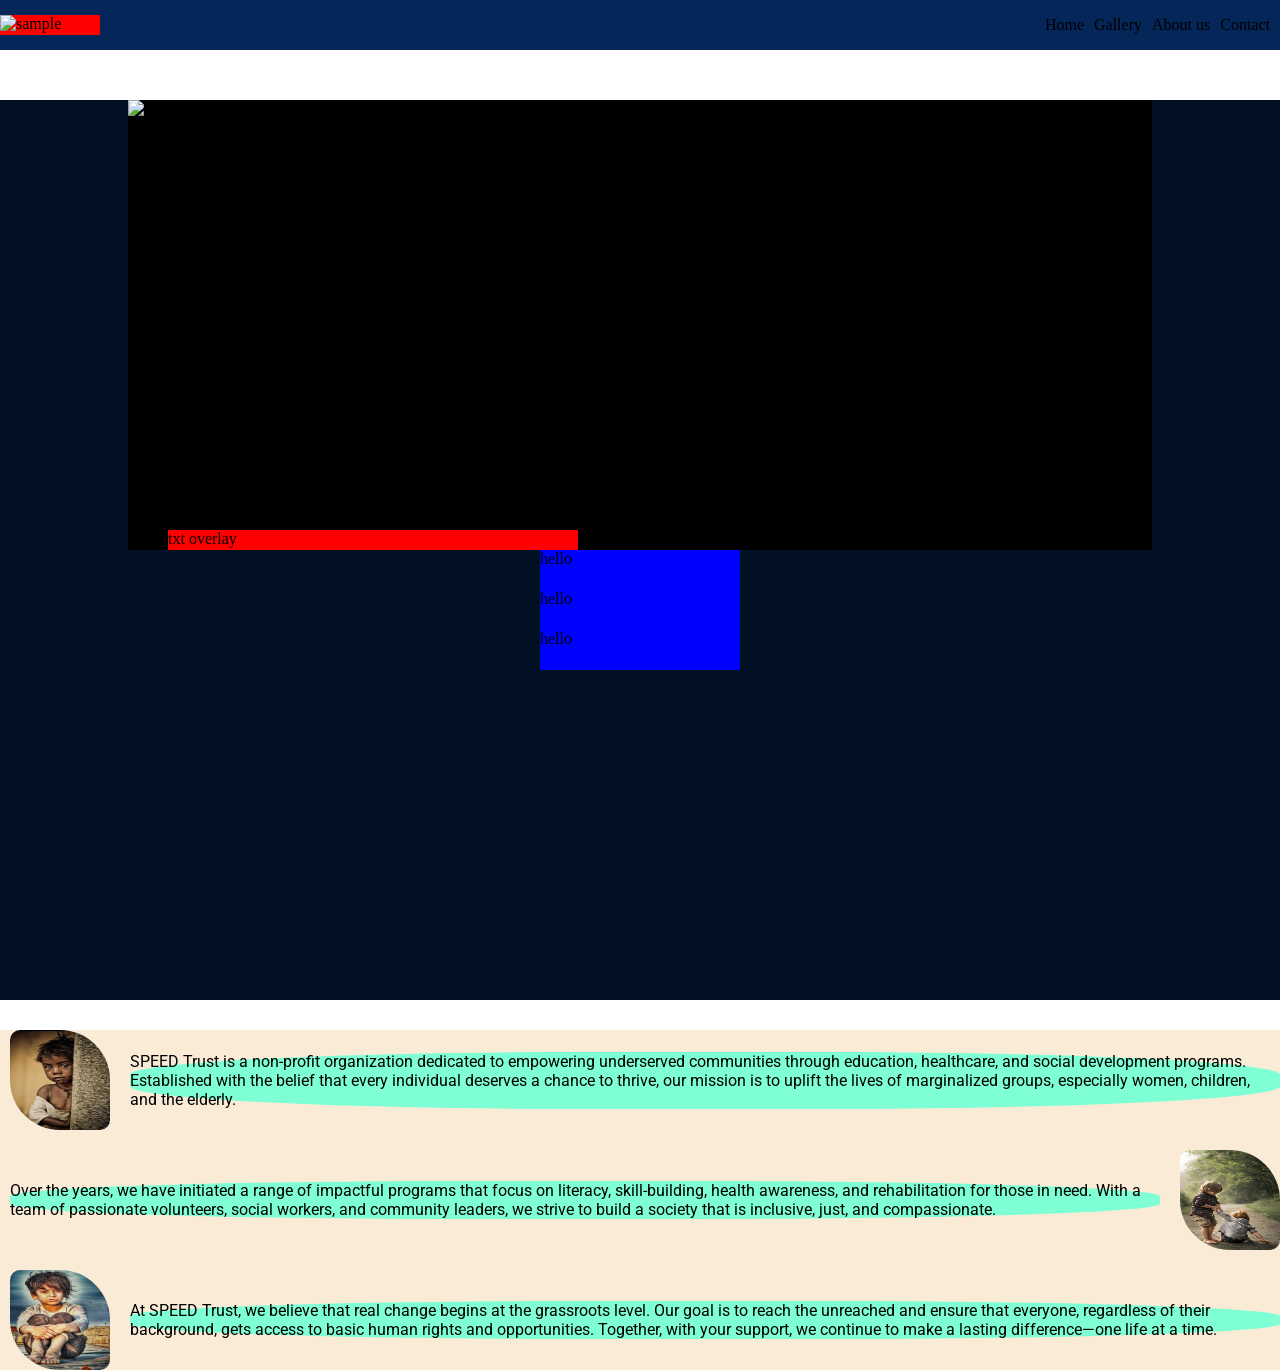
==== index.html @ 1babd569 "altered layout" ====
<!DOCTYPE html>
<html lang="en">
<head>
  <meta charset="UTF-8">
  <meta name="viewport" content="width=device-width, initial-scale=1.0">
  <title>Speed Trust</title>
  <link rel="stylesheet" href="css/index.css">
  <link rel="preconnect" href="https://fonts.googleapis.com">
<link rel="preconnect" href="https://fonts.gstatic.com" crossorigin>
<link href="https://fonts.googleapis.com/css2?family=Roboto:ital,wght@0,100..900;1,100..900&display=swap" rel="stylesheet">
</head>
<body>
  <div class="nav">
    <img src="" class="logo" alt="sample">
    <div class="nav-links">
      <a><li>Home</li></a>
      <a><li>Gallery</li></a>
      <a><li>About us</li></a>
      <a><li>Contact</li></a>
    </div>
  </div>
  <section class="main-section">
    <div class="img">
      <img src="" alt="sample-1">
      <p class="txt-overlay">txt overlay</p>
    </div>
    <div class="cards1">
      <p class="title-1">hello</p>
      <p class="title-1">hello</p>
      <p class="title-1">hello</p>
    </div>
  </section>

<!-- about section -->
<section class="about">
  
    <div class="about-sec">
      <img src="assets/images/card 1.jpg" alt="" class="about-image">
      <p class="about-section-text"> SPEED Trust is a non-profit organization dedicated to empowering underserved communities through education, healthcare, and social development programs. Established with the belief that every individual deserves a chance to thrive, our mission is to uplift the lives of marginalized groups, especially women, children, and the elderly.</p>
    </div>

    <div class="about-sec">
       
      <p class="about-section-text"> Over the years, we have initiated a range of impactful programs that focus on literacy, skill-building, health awareness, and rehabilitation for those in need. With a team of passionate volunteers, social workers, and community leaders, we strive to build a society that is inclusive, just, and compassionate.</p>
      <img src="assets/images/card 2.jpg" alt="" class="about-image">

    </div>

    <div class="about-sec">
      
       <img src="assets/images/card 3.jpg" alt="" class="about-image">
      <p class="about-section-text"> At SPEED Trust, we believe that real change begins at the grassroots level. Our goal is to reach the unreached and ensure that everyone, regardless of their background, gets access to basic human rights and opportunities. Together, with your support, we continue to make a lasting difference—one life at a time.</p>
    </div>
  
</section>

</body>
</html>
---- css/index.css ----
:root {
  --heading-color: #021024;
  --text-color: #052659;
  
}

* {
  margin: 0;
  padding: 0;
}

.nav {
  height: 50px;
  width: 100vw;
  background-color: var(--text-color);
  display: flex;
  flex-direction: row;
  justify-content: space-between;
  align-items: center;
  margin-bottom: 50px;
}
.nav-links {
  display: flex;
  column-gap: 10px;
  margin-right: 10px;
}
.nav-links a li {
  list-style: none;
}

.logo {
  height: 20px;
  width: 100px;
  background-color: red;
}
.main-section {
  display: flex;
  flex-direction: column;
  height: 100vh;
  width: 100vw;
  background-color: var(--heading-color);
  align-items: center;

}
/* image */
.img {
  background-color: black;
  height: 50vh;
  width: 80vw;
  position: relative;
}
.txt-overlay {
  background-color: red;
  height: 20px;
  width: 40%;
  position: absolute;
  bottom: 0;
  left: 40px;
}
.title-1 {
  height: 40px;
  width: 200px;
  background-color: blue;
}
/* main-section card */
.cards1 {
  background-color: aliceblue;
}

/* about section style */

.about {
  display: grid;
  row-gap: 20px;
  background-color: antiquewhite;
  margin-top: 30px;
}

.about-section-text {
  flex: 1;
  text-align: left;
  font-family: Roboto,sans-serif;
  font-weight: thin;
  border-radius: 40%;
  background-color: aquamarine;
}
.about-image {
  height: 100px;
  width: 100px;
  border-radius: 10% 50% 10% 50%;
}
.about-sec {
  display: flex;
  column-gap: 20px;
  margin-left: 10px;
  align-items: center;
}
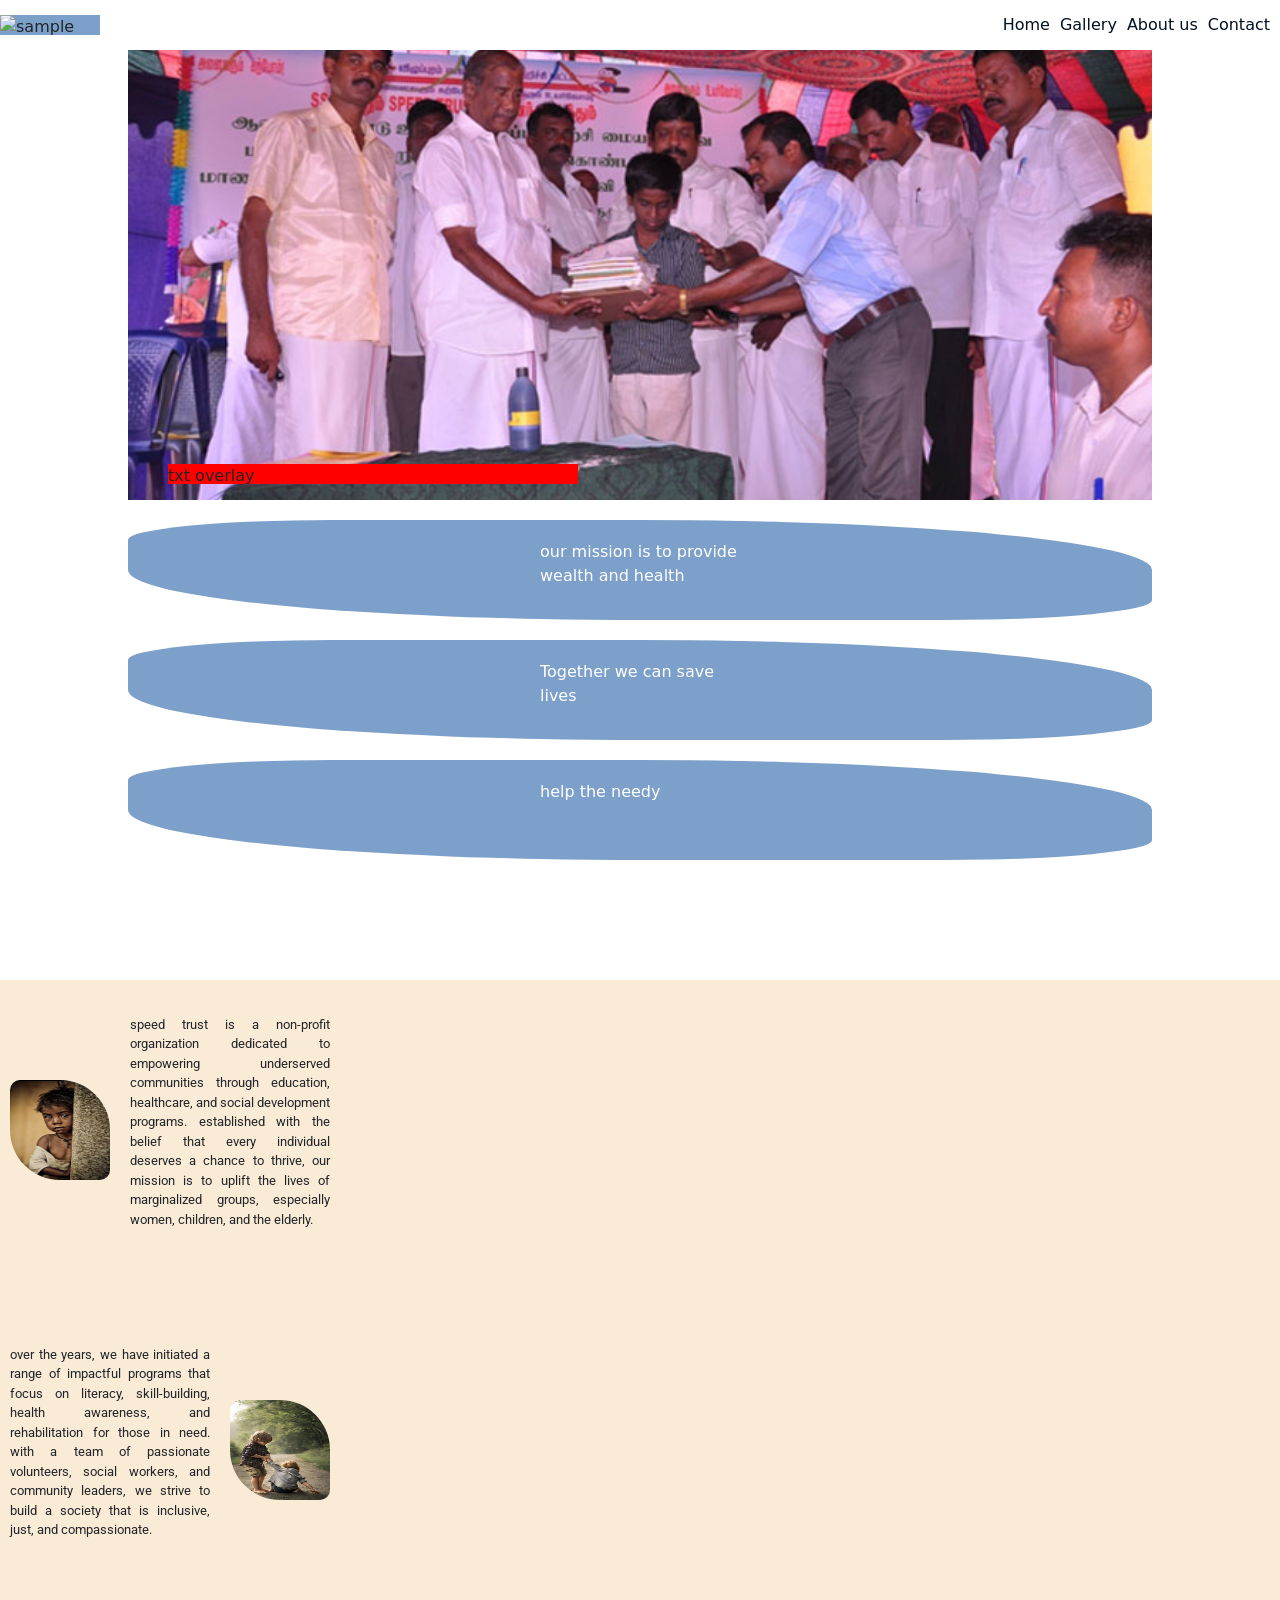
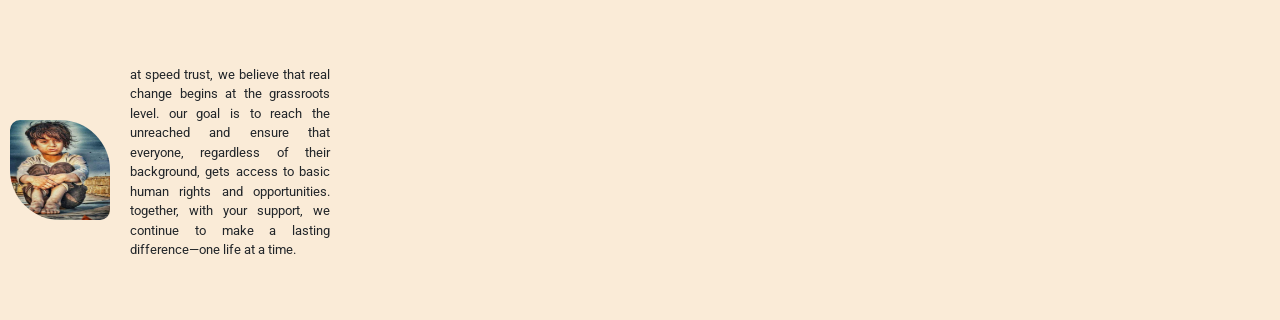
==== commit 761c8dc9: "styles" ====
--- a/index.html
+++ b/index.html
@@ -8,6 +8,8 @@
   <link rel="preconnect" href="https://fonts.googleapis.com">
 <link rel="preconnect" href="https://fonts.gstatic.com" crossorigin>
 <link href="https://fonts.googleapis.com/css2?family=Roboto:ital,wght@0,100..900;1,100..900&display=swap" rel="stylesheet">
+
+<link href="https://cdn.jsdelivr.net/npm/bootstrap@5.0.2/dist/css/bootstrap.min.css" rel="stylesheet" integrity="sha384-EVSTQN3/azprG1Anm3QDgpJLIm9Nao0Yz1ztcQTwFspd3yD65VohhpuuCOmLASjC" crossorigin="anonymous">
 </head>
 <body>
   <div class="nav">
@@ -21,13 +23,20 @@
   </div>
   <section class="main-section">
     <div class="img">
-      <img src="" alt="sample-1">
+      <img class="img" src="assets/images/img1.jpg" alt="sample-1">
       <p class="txt-overlay">txt overlay</p>
     </div>
     <div class="cards1">
-      <p class="title-1">hello</p>
-      <p class="title-1">hello</p>
-      <p class="title-1">hello</p>
+      <div class="c1">
+<p class="title-1">our mission is to provide wealth and health</p>
+      </div>
+      <div class="c1">
+ <p class="title-1">Together we can save lives</p>
+      </div>
+     <div class="c1">
+<p class="title-1">help the needy</p>
+     </div>
+      
     </div>
   </section>
 
@@ -36,20 +45,27 @@
   
     <div class="about-sec">
       <img src="assets/images/card 1.jpg" alt="" class="about-image">
+      <div class="column">
       <p class="about-section-text"> SPEED Trust is a non-profit organization dedicated to empowering underserved communities through education, healthcare, and social development programs. Established with the belief that every individual deserves a chance to thrive, our mission is to uplift the lives of marginalized groups, especially women, children, and the elderly.</p>
+      </div>
     </div>
 
     <div class="about-sec">
        
+       <div class="column">
       <p class="about-section-text"> Over the years, we have initiated a range of impactful programs that focus on literacy, skill-building, health awareness, and rehabilitation for those in need. With a team of passionate volunteers, social workers, and community leaders, we strive to build a society that is inclusive, just, and compassionate.</p>
+     </div>
       <img src="assets/images/card 2.jpg" alt="" class="about-image">
-
+      
     </div>
 
     <div class="about-sec">
       
        <img src="assets/images/card 3.jpg" alt="" class="about-image">
-      <p class="about-section-text"> At SPEED Trust, we believe that real change begins at the grassroots level. Our goal is to reach the unreached and ensure that everyone, regardless of their background, gets access to basic human rights and opportunities. Together, with your support, we continue to make a lasting difference—one life at a time.</p>
+       <div class="column">
+        <p class="about-section-text"> At SPEED Trust, we believe that real change begins at the grassroots level. Our goal is to reach the unreached and ensure that everyone, regardless of their background, gets access to basic human rights and opportunities. Together, with your support, we continue to make a lasting difference—one life at a time.</p>
+       </div>
+      
     </div>
   
 </section>
--- a/css/index.css
+++ b/css/index.css
@@ -8,11 +8,15 @@
   margin: 0;
   padding: 0;
 }
+body {
+  font-family: Roboto,sans-serif;
+  background-color: #c1e8ff;
+}
 
 .nav {
   height: 50px;
   width: 100vw;
-  background-color: var(--text-color);
+  
   display: flex;
   flex-direction: row;
   justify-content: space-between;
@@ -26,28 +30,34 @@
 }
 .nav-links a li {
   list-style: none;
+  color: var(--heading-color);
 }
 
 .logo {
   height: 20px;
   width: 100px;
-  background-color: red;
+  background-color: #7da0ca;
 }
 .main-section {
   display: flex;
   flex-direction: column;
+  row-gap: 10px;
   height: 100vh;
   width: 100vw;
-  background-color: var(--heading-color);
+ 
   align-items: center;
 
 }
 /* image */
 .img {
-  background-color: black;
+  
   height: 50vh;
   width: 80vw;
   position: relative;
+  object-fit: cover;
+}
+.img-main {
+  width: 80%;
 }
 .txt-overlay {
   background-color: red;
@@ -57,14 +67,28 @@
   bottom: 0;
   left: 40px;
 }
+.c1 {
+  height: 100px;
+  width: 80vw;
+  background-color: #7da0ca;
+  border-radius: 20% 50% 20% 50%;
+  margin-bottom: 20px;
+  margin-top: 10px;
+  display: flex;
+  justify-content: center;
+  align-items: center;
+}
 .title-1 {
   height: 40px;
   width: 200px;
-  background-color: blue;
+  color: white;
+  margin-bottom: 20px;
 }
 /* main-section card */
 .cards1 {
-  background-color: aliceblue;
+  background-color: #c1e8ff
+  border-radius: 20px;
+  
 }
 
 /* about section style */
@@ -77,12 +101,14 @@
 }
 
 .about-section-text {
-  flex: 1;
+  width: 200px;
+  font-size: 13px;
   text-align: left;
   font-family: Roboto,sans-serif;
-  font-weight: thin;
-  border-radius: 40%;
-  background-color: aquamarine;
+  text-transform: lowercase;
+  text-align: justify;
+  
+
 }
 .about-image {
   height: 100px;
@@ -94,4 +120,14 @@
   column-gap: 20px;
   margin-left: 10px;
   align-items: center;
+  height: 300px;
+}
+
+
+
+@media screen and (max-width:600px) {
+  .about-section-text {
+    font-size: 14px;
+    width: 250px;
+  }
 }
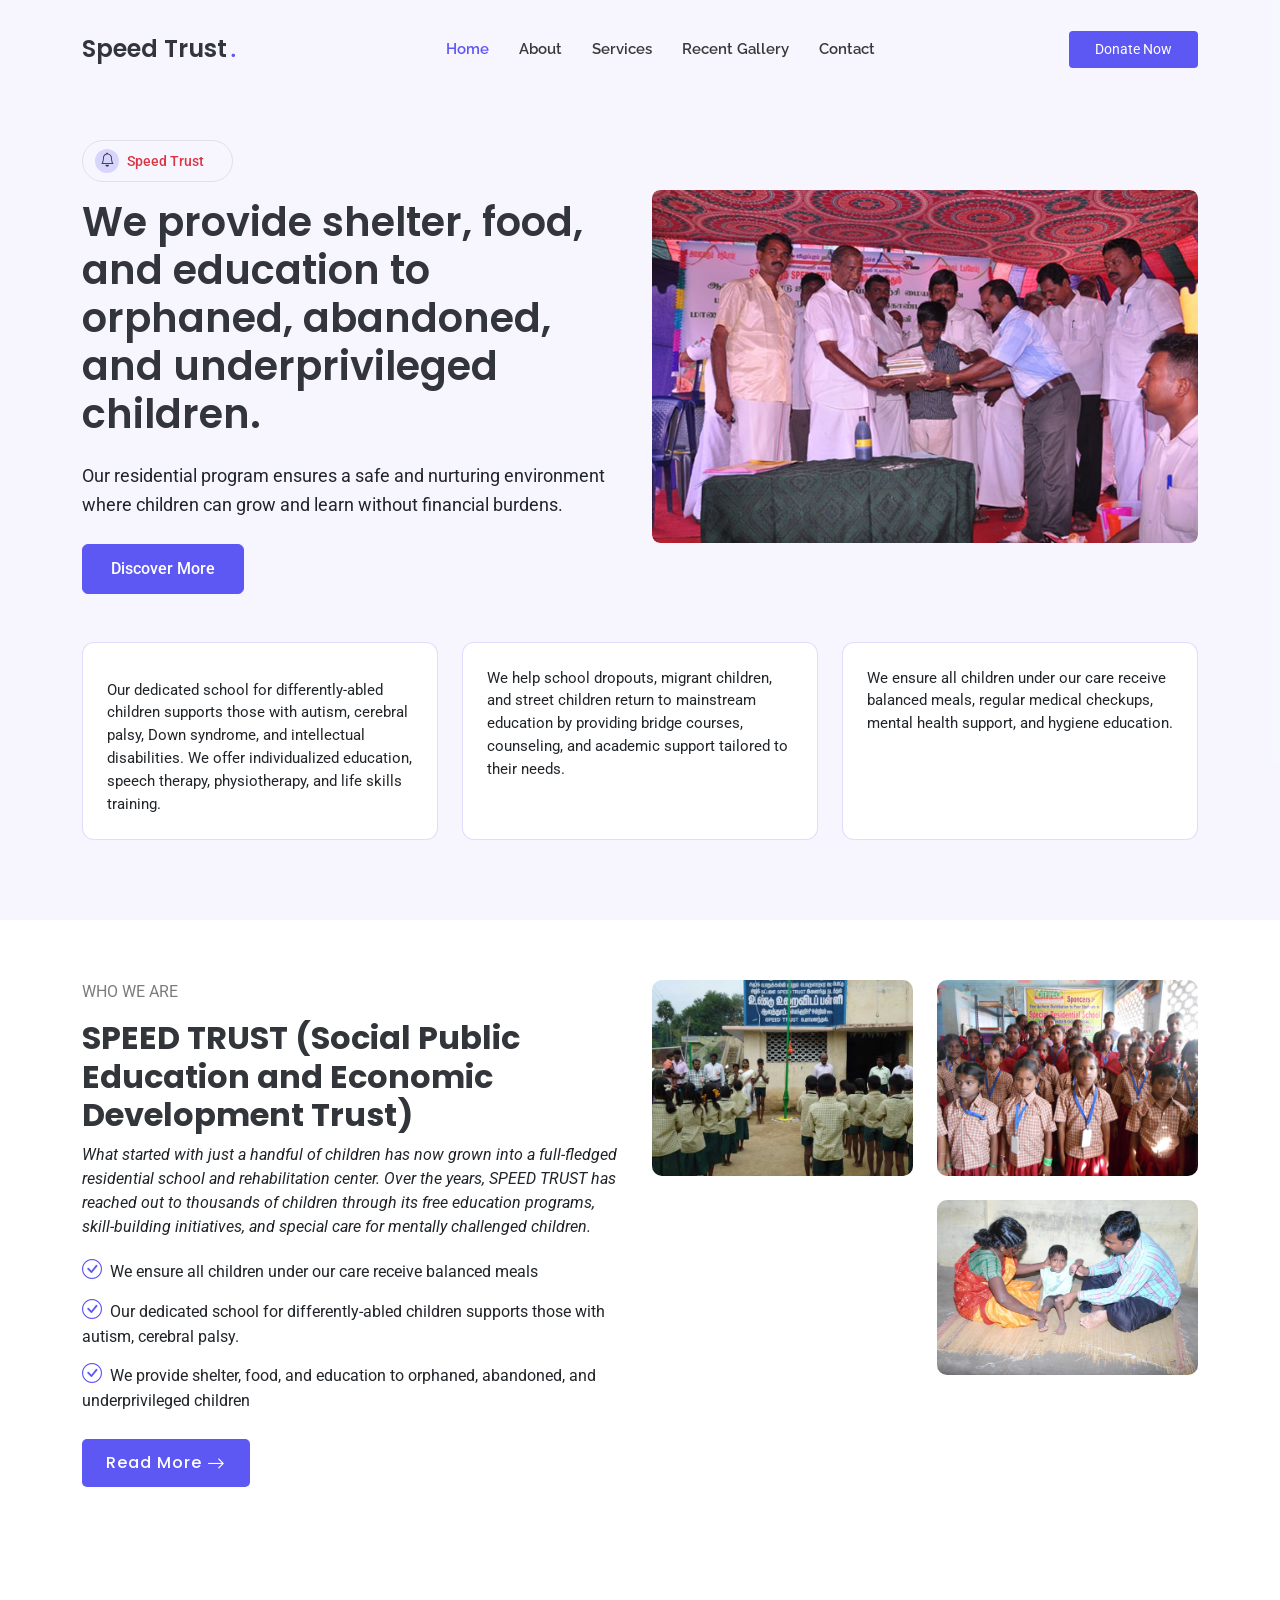
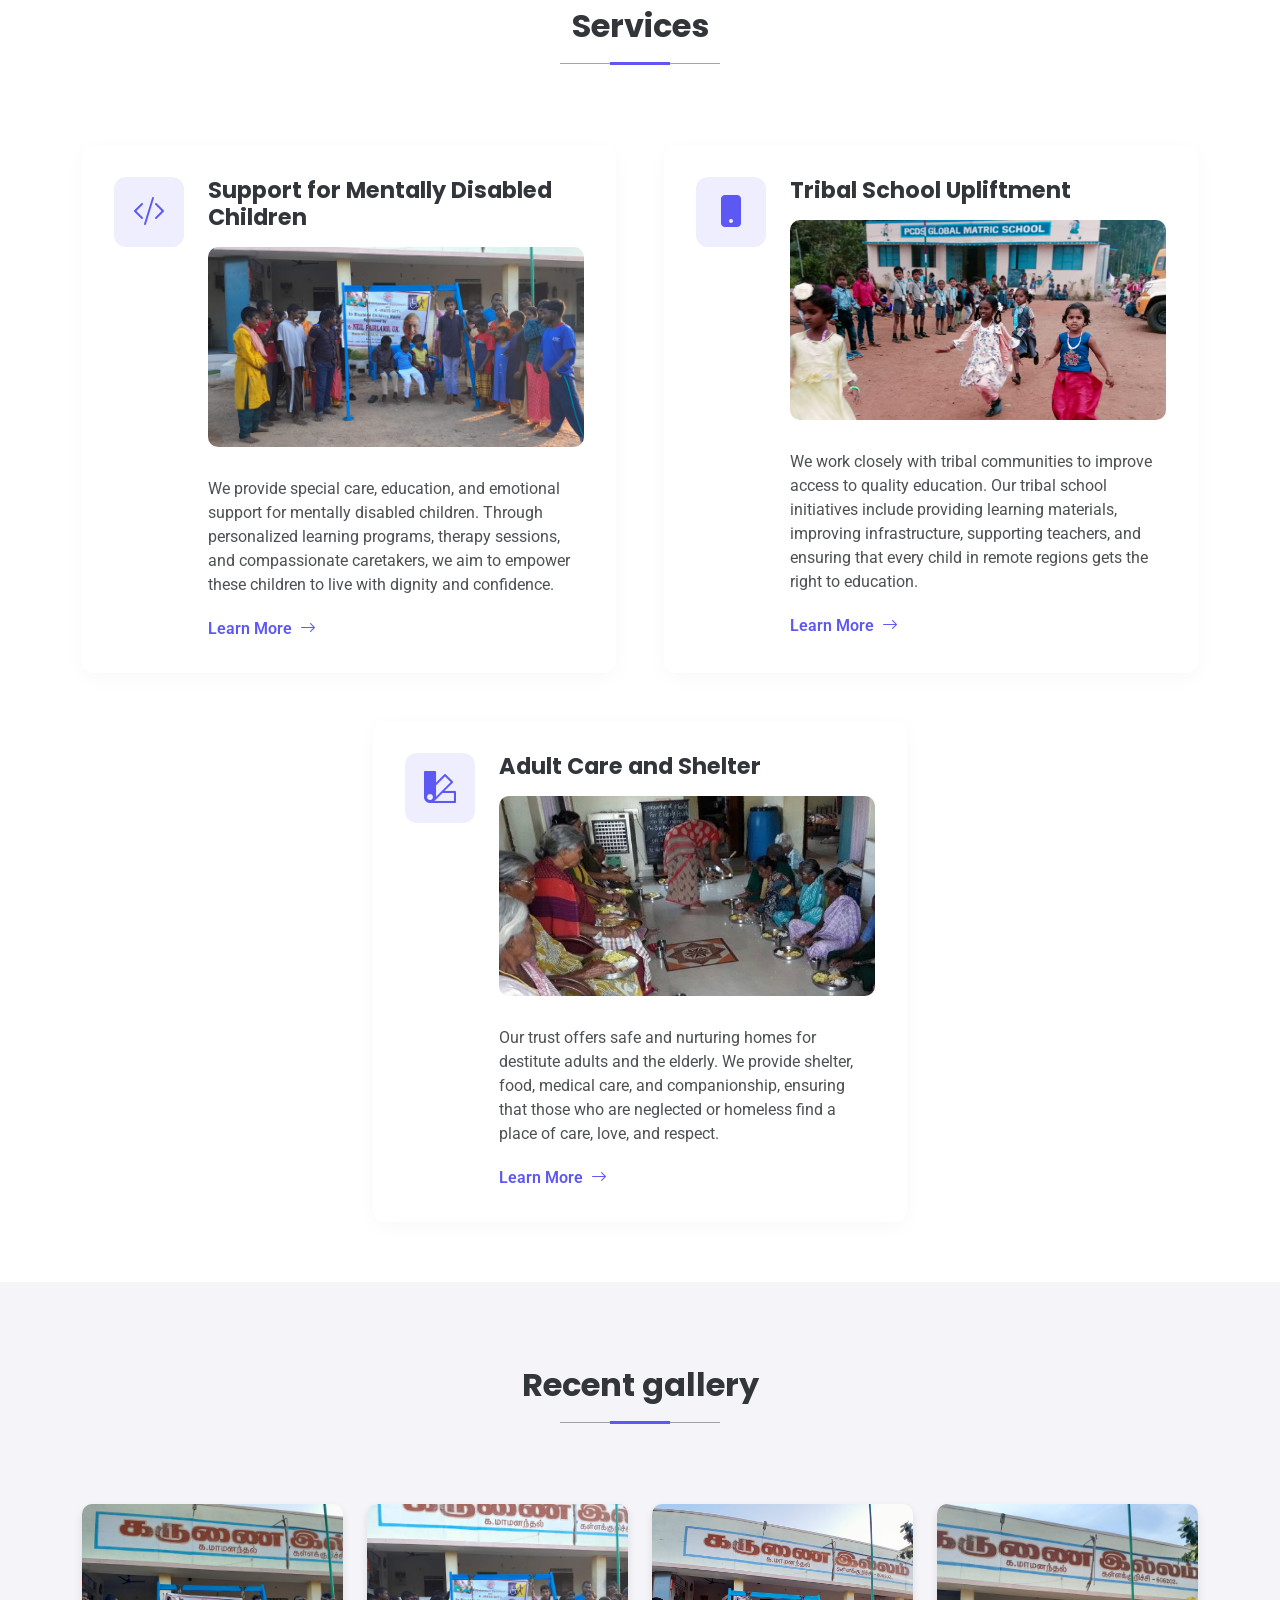
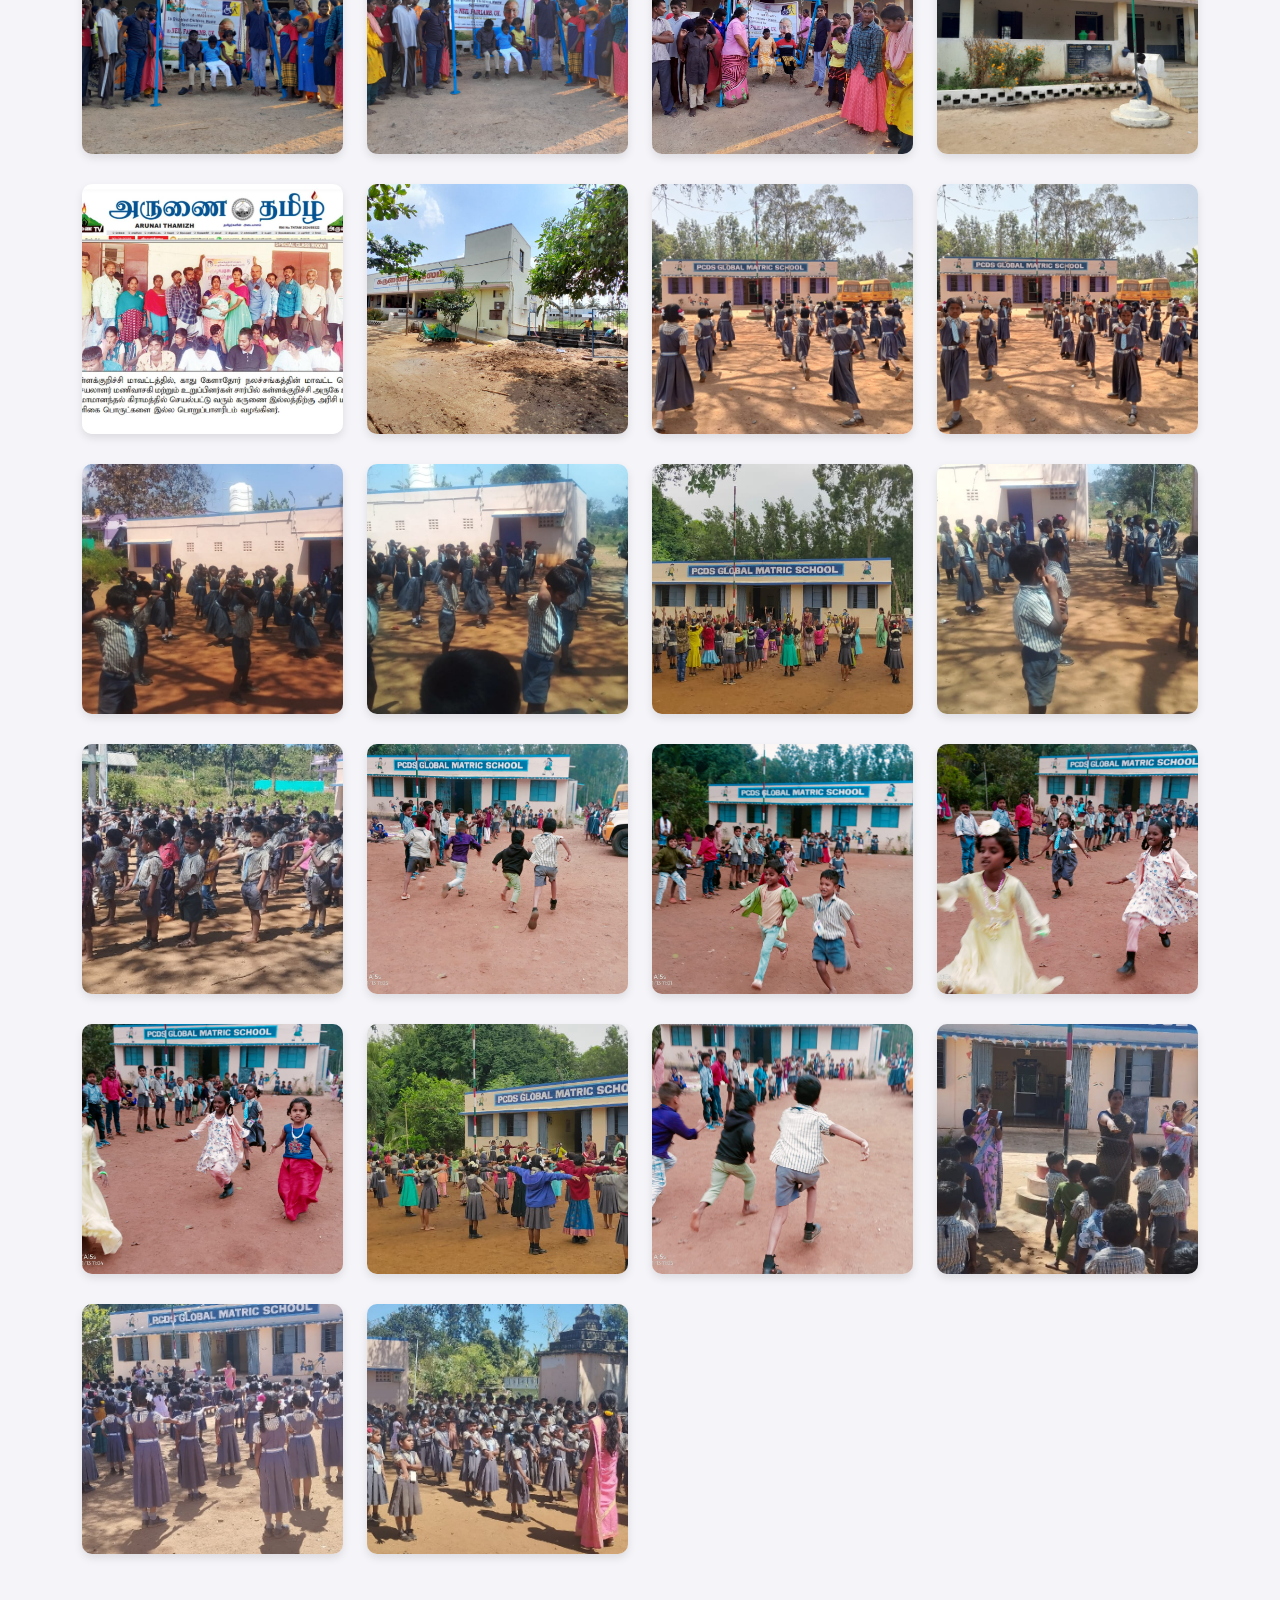
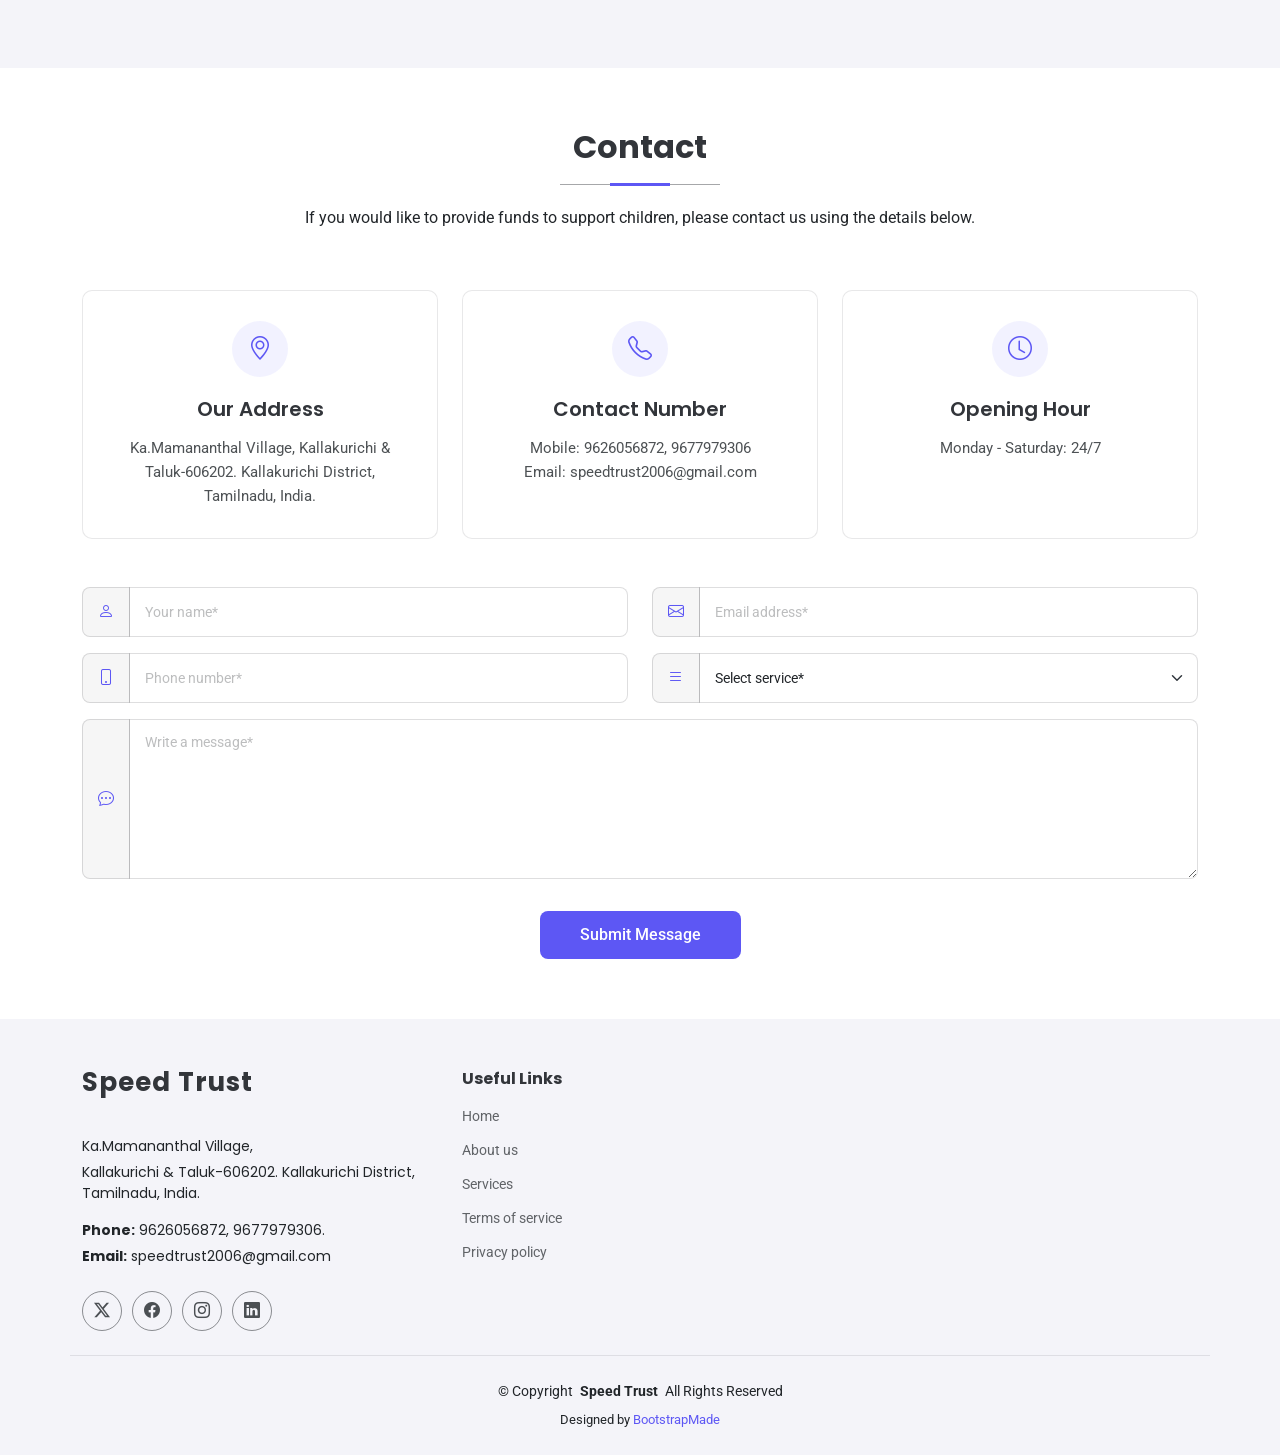
==== commit d333a13c: "first commit" ====
--- a/index.html
+++ b/index.html
@@ -1,74 +1,594 @@
 <!DOCTYPE html>
 <html lang="en">
+
 <head>
-  <meta charset="UTF-8">
-  <meta name="viewport" content="width=device-width, initial-scale=1.0">
+  <meta charset="utf-8">
+  <meta content="width=device-width, initial-scale=1.0" name="viewport">
   <title>Speed Trust</title>
-  <link rel="stylesheet" href="css/index.css">
-  <link rel="preconnect" href="https://fonts.googleapis.com">
-<link rel="preconnect" href="https://fonts.gstatic.com" crossorigin>
-<link href="https://fonts.googleapis.com/css2?family=Roboto:ital,wght@0,100..900;1,100..900&display=swap" rel="stylesheet">
-
-<link href="https://cdn.jsdelivr.net/npm/bootstrap@5.0.2/dist/css/bootstrap.min.css" rel="stylesheet" integrity="sha384-EVSTQN3/azprG1Anm3QDgpJLIm9Nao0Yz1ztcQTwFspd3yD65VohhpuuCOmLASjC" crossorigin="anonymous">
+  <meta name="description" content="">
+  <meta name="keywords" content="">
+
+  <!-- Favicons -->
+  <link href="assets/img/favicon.png" rel="icon">
+  <link href="assets/img/apple-touch-icon.png" rel="apple-touch-icon">
+
+  <!-- Fonts -->
+  <link href="https://fonts.googleapis.com" rel="preconnect">
+  <link href="https://fonts.gstatic.com" rel="preconnect" crossorigin>
+  <link href="https://fonts.googleapis.com/css2?family=Roboto:ital,wght@0,100;0,300;0,400;0,500;0,700;0,900;1,100;1,300;1,400;1,500;1,700;1,900&family=Poppins:ital,wght@0,100;0,200;0,300;0,400;0,500;0,600;0,700;0,800;0,900;1,100;1,200;1,300;1,400;1,500;1,600;1,700;1,800;1,900&family=Raleway:ital,wght@0,100;0,200;0,300;0,400;0,500;0,600;0,700;0,800;0,900;1,100;1,200;1,300;1,400;1,500;1,600;1,700;1,800;1,900&display=swap" rel="stylesheet">
+
+  <!-- Vendor CSS Files -->
+  <link href="assets/vendor/bootstrap/css/bootstrap.min.css" rel="stylesheet">
+  <link href="assets/vendor/bootstrap-icons/bootstrap-icons.css" rel="stylesheet">
+  <link href="assets/vendor/aos/aos.css" rel="stylesheet">
+  <link href="assets/vendor/glightbox/css/glightbox.min.css" rel="stylesheet">
+  <link href="assets/vendor/swiper/swiper-bundle.min.css" rel="stylesheet">
+
+  <!-- Main CSS File -->
+  <link href="assets/css/main.css" rel="stylesheet">
+
+  <!-- =======================================================
+  * Template Name: Invent
+  * Template URL: https://bootstrapmade.com/invent-bootstrap-business-template/
+  * Updated: May 12 2025 with Bootstrap v5.3.6
+  * Author: BootstrapMade.com
+  * License: https://bootstrapmade.com/license/
+  ======================================================== -->
 </head>
-<body>
-  <div class="nav">
-    <img src="" class="logo" alt="sample">
-    <div class="nav-links">
-      <a><li>Home</li></a>
-      <a><li>Gallery</li></a>
-      <a><li>About us</li></a>
-      <a><li>Contact</li></a>
+
+<body class="index-page">
+
+  <header id="header" class="header d-flex align-items-center fixed-top">
+    <div class="container position-relative d-flex align-items-center justify-content-between">
+
+      <a href="index.html" class="logo d-flex align-items-center me-auto me-xl-0">
+        <!-- Uncomment the line below if you also wish to use an image logo -->
+        <!-- <img src="assets/img/logo.webp" alt=""> -->
+        <h1 class="sitename">Speed Trust</h1><span>.</span>
+      </a>
+
+      <nav id="navmenu" class="navmenu">
+        <ul>
+          <li><a href="#hero" class="active">Home</a></li>
+          <li><a href="#about">About</a></li>
+          <li><a href="#services">Services</a></li>
+          <li><a href="#team">Recent Gallery</a></li>
+    
+            <!-- <ul>
+              <li><a href="#">Dropdown 1</a></li>
+              <li class="dropdown"><a href="#"><span>Deep Dropdown</span> <i class="bi bi-chevron-down toggle-dropdown"></i></a>
+                <ul>
+                  <li><a href="#">Deep Dropdown 1</a></li>
+                  <li><a href="#">Deep Dropdown 2</a></li>
+                  <li><a href="#">Deep Dropdown 3</a></li>
+                  <li><a href="#">Deep Dropdown 4</a></li>
+                  <li><a href="#">Deep Dropdown 5</a></li>
+                </ul>
+              </li>
+              <li><a href="#">Dropdown 2</a></li>
+              <li><a href="#">Dropdown 3</a></li>
+              <li><a href="#">Dropdown 4</a></li>
+            </ul> -->
+          </li>
+          <li><a href="#contact">Contact</a></li>
+        </ul>
+        <i class="mobile-nav-toggle d-xl-none bi bi-list"></i>
+      </nav>
+
+      <a class="btn-getstarted" href="#about">Donate Now</a>
+
+    </div>
+  </header>
+
+  <main class="main">
+
+    <!-- Hero Section -->
+    <section id="hero" class="hero section">
+
+      <div class="container" data-aos="fade-up" data-aos-delay="100">
+
+        <div class="row align-items-center mb-5">
+          <div class="col-lg-6 mb-4 mb-lg-0">
+            <div class="badge-wrapper mb-3">
+              <div class="d-inline-flex align-items-center rounded-pill border border-accent-light">
+                <div class="icon-circle me-2">
+                  <i class="bi bi-bell"></i>
+                </div>
+                <span class="badge-text me-3 text-danger">Speed Trust</span>
+              </div>
+            </div>
+
+            <h1 class="hero-title mb-4">We provide shelter, food, and education to orphaned, abandoned, and underprivileged children.</h1>
+
+            <p class="hero-description mb-4">Our residential program ensures a safe and nurturing environment where children can grow and learn without financial burdens.</p>
+
+            <div class="cta-wrapper">
+              <a href="#" class="btn btn-primary">Discover More</a>
+            </div>
+          </div>
+
+          <div class="col-lg-6">
+            <div class="hero-image">
+              <img src="assets/img/img1.jpg" alt="Business Growth" class="img-fluid" loading="lazy">
+            </div>
+          </div>
+        </div>
+
+        <div class="row feature-boxes">
+          <div class="col-lg-4 mb-4 mb-lg-0" data-aos="fade-up" data-aos-delay="200">
+            <div class="feature-box">
+             
+              <div class="feature-content">
+                <h3 class="feature-title"></h3>
+                <p class="feature-text">Our dedicated school for differently-abled children supports those with autism, cerebral palsy, Down syndrome, and intellectual disabilities. We offer individualized education, speech therapy, physiotherapy, and life skills training.</p>
+              </div>
+            </div>
+          </div>
+
+          <div class="col-lg-4 mb-4 mb-lg-0" data-aos="fade-up" data-aos-delay="300">
+            <div class="feature-box">
+              
+              <div class="feature-content">
+                
+                <p class="feature-text">We help school dropouts, migrant children, and street children return to mainstream education by providing bridge courses, counseling, and academic support tailored to their needs.</p>
+              </div>
+            </div>
+          </div>
+
+          <div class="col-lg-4" data-aos="fade-up" data-aos-delay="400">
+            <div class="feature-box">
+              
+              <div class="feature-content">
+                
+                <p class="feature-text">We ensure all children under our care receive balanced meals, regular medical checkups, mental health support, and hygiene education.</p>
+              </div>
+            </div>
+          </div>
+        </div>
+
+      </div>
+
+    </section><!-- /Hero Section -->
+
+    <!-- About Section -->
+    <section id="about" class="about section">
+
+      <div class="container">
+
+        <div class="row gy-4">
+
+          <div class="col-lg-6 content" data-aos="fade-up" data-aos-delay="100">
+            <p class="who-we-are">Who We Are</p>
+            <h3>SPEED TRUST (Social Public Education and Economic Development Trust) </h3>
+            <p class="fst-italic">
+              What started with just a handful of children has now grown into a full-fledged residential school and rehabilitation center. Over the years, SPEED TRUST has reached out to thousands of children through its free education programs, skill-building initiatives, and special care for mentally challenged children.
+            </p>
+            <ul>
+              <li><i class="bi bi-check-circle"></i> <span>We ensure all children under our care receive balanced meals</span></li>
+              <li><i class="bi bi-check-circle"></i> <span>Our dedicated school for differently-abled children supports those with autism, cerebral palsy.</span></li>
+              <li><i class="bi bi-check-circle"></i> <span>We provide shelter, food, and education to orphaned, abandoned, and underprivileged children</span></li>
+            </ul>
+            <a href="#" class="read-more"><span>Read More</span><i class="bi bi-arrow-right"></i></a>
+          </div>
+
+          <div class="col-lg-6 about-images" data-aos="fade-up" data-aos-delay="200">
+            <div class="row gy-4">
+              <div class="col-lg-6">
+                <img src="assets/img/about-1.jpg" class="img-fluid" alt="">
+              </div>
+              <div class="col-lg-6">
+                <div class="row gy-4">
+                  <div class="col-lg-12">
+                    <img src="assets/img/about-2.jpg" class="img-fluid" alt="">
+                  </div>
+                  <div class="col-lg-12">
+                    <img src="assets/img/about-3.jpg" class="img-fluid" alt="">
+                  </div>
+                </div>
+              </div>
+            </div>
+
+          </div>
+
+        </div>
+
+      </div>
+    </section><!-- /About Section -->
+
+    
+
+
+
+    <!-- Services Section -->
+    <section id="services" class="services section">
+
+      <!-- Section Title -->
+      <div class="container section-title" data-aos="fade-up">
+        <h2>Services</h2>
+        
+      </div><!-- End Section Title -->
+
+      <div class="container" data-aos="fade-up" data-aos-delay="100">
+
+        <div class="row justify-content-center g-5">
+
+          <div class="col-md-6" data-aos="fade-right" data-aos-delay="100">
+            <div class="service-item">
+              <div class="service-icon">
+                <i class="bi bi-code-slash"></i>
+              </div>
+              <div class="service-content">
+                <h3>Support for Mentally Disabled Children</h3>
+                <img class="img-fluid" style="
+                border-radius: 10px;
+                height: 200px;
+                width: 100%;
+                object-fit: cover;
+                margin-bottom: 30px;
+                " src="assets/img/gallery/IMG-20250528-WA0002.jpg" alt="image">
+                <p>We provide special care, education, and emotional support for mentally disabled children. Through personalized learning programs, therapy sessions, and compassionate caretakers, we aim to empower these children to live with dignity and confidence.</p>
+                <a href="#" class="service-link">
+                  <span>Learn More</span>
+                  <i class="bi bi-arrow-right"></i>
+                </a>
+              </div>
+            </div>
+          </div><!-- End Service Item -->
+
+          <div class="col-md-6" data-aos="fade-left" data-aos-delay="100">
+            <div class="service-item">
+              <div class="service-icon">
+                <i class="bi bi-phone-fill"></i>
+              </div>
+              <div class="service-content">
+                <h3>Tribal School Upliftment</h3>
+                 <img class="img-fluid" style="
+                border-radius: 10px;
+                height: 200px;
+                width: 100%;
+                object-fit:cover;
+                object-position: top;
+                margin-bottom: 30px;
+                " src="assets/img/gallery/IMG-20250528-WA0022.jpg" alt="image">
+                <p> We work closely with tribal communities to improve access to quality education. Our tribal school initiatives include providing learning materials, improving infrastructure, supporting teachers, and ensuring that every child in remote regions gets the right to education.</p>
+                <a href="#" class="service-link">
+                  <span>Learn More</span>
+                  <i class="bi bi-arrow-right"></i>
+                </a>
+              </div>
+            </div>
+          </div><!-- End Service Item -->
+
+          <div class="col-md-6" data-aos="fade-right" data-aos-delay="200">
+            <div class="service-item">
+              <div class="service-icon">
+                <i class="bi bi-palette2"></i>
+              </div>
+              <div class="service-content">
+                <h3>Adult Care and Shelter</h3>
+                <img class="img-fluid" style="
+                border-radius: 10px;
+                height: 200px;
+                width: 100%;
+                object-fit: cover;
+                object-position: top;
+                margin-bottom: 30px;
+                " src="assets/img/gallery/Donate to oldage home of 20 poor oldage people in India.jpg" alt="image">
+                <p>Our trust offers safe and nurturing homes for destitute adults and the elderly. We provide shelter, food, medical care, and companionship, ensuring that those who are neglected or homeless find a place of care, love, and respect.</p>
+                <a href="#" class="service-link">
+                  <span>Learn More</span>
+                  <i class="bi bi-arrow-right"></i>
+                </a>
+              </div>
+            </div>
+          </div><!-- End Service Item -->
+
+
+        </div>
+
+      </div>
+
+    </section><!-- /Services Section -->
+
+
+    <!-- Team Section -->
+    <section id="team" class="team section light-background">
+
+<div class="container py-4">
+  <div class="container section-title" data-aos="fade-up">
+        <h2>Recent gallery</h2>
+        
+      </div>
+  <div class="row">
+    <!-- 15 Gallery Images -->
+    <!-- Replace the src URL with your actual image URLs -->
+    <!-- 1 -->
+    <div class="col-12 col-sm-6 col-md-4 col-lg-3 gallery-item">
+      <img src="assets/img/gallery/IMG-20250528-WA0000.jpg" alt="Image 1" class="gallery-img img-fluid">
+    </div>
+    <!-- 2 -->
+    <div class="col-12 col-sm-6 col-md-4 col-lg-3 gallery-item">
+      <img src="assets/img/gallery/IMG-20250528-WA0002.jpg" alt="Image 2" class="gallery-img img-fluid">
+    </div>
+    <!-- 3 -->
+    <div class="col-12 col-sm-6 col-md-4 col-lg-3 gallery-item">
+      <img src="assets/img/gallery/IMG-20250528-WA0004.jpg" alt="Image 3" class="gallery-img img-fluid">
+    </div>
+    <!-- 4 -->
+    <div class="col-12 col-sm-6 col-md-4 col-lg-3 gallery-item">
+      <img src="assets/img/gallery/IMG-20250528-WA0005.jpg" alt="Image 4" class="gallery-img img-fluid">
+    </div>
+    <!-- 5 -->
+    <div class="col-12 col-sm-6 col-md-4 col-lg-3 gallery-item">
+      <img src="assets/img/gallery/IMG-20250528-WA0007.jpg" alt="Image 5" class="gallery-img img-fluid">
+    </div>
+    <!-- 6 -->
+    <div class="col-12 col-sm-6 col-md-4 col-lg-3 gallery-item">
+      <img src="assets/img/gallery/IMG-20250528-WA0009.jpg" alt="Image 6" class="gallery-img img-fluid">
+    </div>
+    <!-- 7 -->
+    <div class="col-12 col-sm-6 col-md-4 col-lg-3 gallery-item">
+      <img src="assets/img/gallery/IMG-20250528-WA0010.jpg" alt="Image 7" class="gallery-img img-fluid">
+    </div>
+    <!-- 8 -->
+    <div class="col-12 col-sm-6 col-md-4 col-lg-3 gallery-item">
+      <img src="assets/img/gallery/IMG-20250528-WA0011.jpg" alt="Image 8" class="gallery-img img-fluid">
+    </div>
+    <!-- 9 -->
+    <div class="col-12 col-sm-6 col-md-4 col-lg-3 gallery-item">
+      <img src="assets/img/gallery/IMG-20250528-WA0012.jpg" alt="Image 9" class="gallery-img img-fluid">
+    </div>
+    <!-- 10 -->
+    <div class="col-12 col-sm-6 col-md-4 col-lg-3 gallery-item">
+      <img src="assets/img/gallery/IMG-20250528-WA0013.jpg" alt="Image 10" class="gallery-img img-fluid">
+    </div>
+    <!-- 11 -->
+    <div class="col-12 col-sm-6 col-md-4 col-lg-3 gallery-item">
+      <img src="assets/img/gallery/IMG-20250528-WA0014.jpg" alt="Image 11" class="gallery-img img-fluid">
+    </div>
+    <!-- 12 -->
+    <div class="col-12 col-sm-6 col-md-4 col-lg-3 gallery-item">
+      <img src="assets/img/gallery/IMG-20250528-WA0015.jpg" alt="Image 12" class="gallery-img img-fluid">
+    </div>
+    <!-- 13 -->
+    <div class="col-12 col-sm-6 col-md-4 col-lg-3 gallery-item">
+      <img src="assets/img/gallery/IMG-20250528-WA0016.jpg" alt="Image 13" class="gallery-img img-fluid">
+    </div>
+    <!-- 14 -->
+    <div class="col-12 col-sm-6 col-md-4 col-lg-3 gallery-item">
+      <img src="assets/img/gallery/IMG-20250528-WA0019.jpg" alt="Image 14" class="gallery-img img-fluid">
+    </div>
+    <!-- 15 -->
+    <div class="col-12 col-sm-6 col-md-4 col-lg-3 gallery-item">
+      <img src="assets/img/gallery/IMG-20250528-WA0020.jpg" alt="Image 15" class="gallery-img img-fluid">
+    </div>
+
+     <div class="col-12 col-sm-6 col-md-4 col-lg-3 gallery-item">
+      <img src="assets/img/gallery/IMG-20250528-WA0021.jpg" alt="Image 15" class="gallery-img img-fluid">
+    </div>
+     <div class="col-12 col-sm-6 col-md-4 col-lg-3 gallery-item">
+      <img src="assets/img/gallery/IMG-20250528-WA0022.jpg" alt="Image 15" class="gallery-img img-fluid">
+    </div>
+     <div class="col-12 col-sm-6 col-md-4 col-lg-3 gallery-item">
+      <img src="assets/img/gallery/IMG-20250528-WA0023.jpg" alt="Image 15" class="gallery-img img-fluid">
+    </div>
+     <div class="col-12 col-sm-6 col-md-4 col-lg-3 gallery-item">
+      <img src="assets/img/gallery/IMG-20250528-WA0024.jpg" alt="Image 15" class="gallery-img img-fluid">
+    </div>
+     <div class="col-12 col-sm-6 col-md-4 col-lg-3 gallery-item">
+      <img src="assets/img/gallery/IMG-20250528-WA0025.jpg" alt="Image 15" class="gallery-img img-fluid">
+    </div>
+     <div class="col-12 col-sm-6 col-md-4 col-lg-3 gallery-item">
+      <img src="assets/img/gallery/IMG-20250528-WA0026.jpg" alt="Image 15" class="gallery-img img-fluid">
+    </div>
+     <div class="col-12 col-sm-6 col-md-4 col-lg-3 gallery-item">
+      <img src="assets/img/gallery/IMG-20250528-WA0027.jpg" alt="Image 15" class="gallery-img img-fluid">
     </div>
   </div>
-  <section class="main-section">
-    <div class="img">
-      <img class="img" src="assets/images/img1.jpg" alt="sample-1">
-      <p class="txt-overlay">txt overlay</p>
-    </div>
-    <div class="cards1">
-      <div class="c1">
-<p class="title-1">our mission is to provide wealth and health</p>
-      </div>
-      <div class="c1">
- <p class="title-1">Together we can save lives</p>
-      </div>
-     <div class="c1">
-<p class="title-1">help the needy</p>
-     </div>
+</div>
+
       
-    </div>
-  </section>
-
-<!-- about section -->
-<section class="about">
+
+        
+
+    
+
+    </section><!-- /Team Section -->
+
   
-    <div class="about-sec">
-      <img src="assets/images/card 1.jpg" alt="" class="about-image">
-      <div class="column">
-      <p class="about-section-text"> SPEED Trust is a non-profit organization dedicated to empowering underserved communities through education, healthcare, and social development programs. Established with the belief that every individual deserves a chance to thrive, our mission is to uplift the lives of marginalized groups, especially women, children, and the elderly.</p>
-      </div>
-    </div>
-
-    <div class="about-sec">
-       
-       <div class="column">
-      <p class="about-section-text"> Over the years, we have initiated a range of impactful programs that focus on literacy, skill-building, health awareness, and rehabilitation for those in need. With a team of passionate volunteers, social workers, and community leaders, we strive to build a society that is inclusive, just, and compassionate.</p>
-     </div>
-      <img src="assets/images/card 2.jpg" alt="" class="about-image">
-      
-    </div>
-
-    <div class="about-sec">
-      
-       <img src="assets/images/card 3.jpg" alt="" class="about-image">
-       <div class="column">
-        <p class="about-section-text"> At SPEED Trust, we believe that real change begins at the grassroots level. Our goal is to reach the unreached and ensure that everyone, regardless of their background, gets access to basic human rights and opportunities. Together, with your support, we continue to make a lasting difference—one life at a time.</p>
-       </div>
-      
-    </div>
-  
-</section>
+             
+
+    <!-- Contact Section -->
+    <section id="contact" class="contact section">
+
+      <!-- Section Title -->
+      <div class="container section-title" data-aos="fade-up">
+        <h2>Contact</h2>
+        <p>If you would like to provide funds to support children, please contact us using the details below.</p>
+      </div><!-- End Section Title -->
+
+      <div class="container" data-aos="fade-up" data-aos-delay="100">
+
+        <div class="row gy-4 mb-5">
+          <div class="col-lg-4" data-aos="fade-up" data-aos-delay="100">
+            <div class="info-card">
+              <div class="icon-box">
+                <i class="bi bi-geo-alt"></i>
+              </div>
+              <h3>Our Address</h3>
+              <p>
+                Ka.Mamananthal Village,
+                Kallakurichi & Taluk-606202.
+              Kallakurichi District,
+              Tamilnadu, India.</p>
+            </div>
+          </div>
+
+          <div class="col-lg-4" data-aos="fade-up" data-aos-delay="200">
+            <div class="info-card">
+              <div class="icon-box">
+                <i class="bi bi-telephone"></i>
+              </div>
+              <h3>Contact Number</h3>
+              <p>Mobile: 9626056872, 9677979306<br>
+                Email: speedtrust2006@gmail.com</p>
+            </div>
+          </div>
+
+          <div class="col-lg-4" data-aos="fade-up" data-aos-delay="300">
+            <div class="info-card">
+              <div class="icon-box">
+                <i class="bi bi-clock"></i>
+              </div>
+              <h3>Opening Hour</h3>
+              <p>Monday - Saturday: 24/7<br>
+                </p>
+            </div>
+          </div>
+        </div>
+
+        <div class="row">
+          <div class="col-lg-12">
+            <div class="form-wrapper" data-aos="fade-up" data-aos-delay="400">
+              <form action="forms/contact.php" method="post" role="form" class="php-email-form">
+                <div class="row">
+                  <div class="col-md-6 form-group">
+                    <div class="input-group">
+                      <span class="input-group-text"><i class="bi bi-person"></i></span>
+                      <input type="text" name="name" class="form-control" placeholder="Your name*" required="">
+                    </div>
+                  </div>
+                  <div class="col-md-6 form-group">
+                    <div class="input-group">
+                      <span class="input-group-text"><i class="bi bi-envelope"></i></span>
+                      <input type="email" class="form-control" name="email" placeholder="Email address*" required="">
+                    </div>
+                  </div>
+                </div>
+                <div class="row mt-3">
+                  <div class="col-md-6 form-group">
+                    <div class="input-group">
+                      <span class="input-group-text"><i class="bi bi-phone"></i></span>
+                      <input type="text" class="form-control" name="phone" placeholder="Phone number*" required="">
+                    </div>
+                  </div>
+                  <div class="col-md-6 form-group">
+                    <div class="input-group">
+                      <span class="input-group-text"><i class="bi bi-list"></i></span>
+                      <select name="subject" class="form-control" required="">
+                        <option value="">Select service*</option>
+                        <option value="Service 1">Consulting</option>
+                        <option value="Service 2">Development</option>
+                        <option value="Service 3">Marketing</option>
+                        <option value="Service 4">Support</option>
+                      </select>
+                    </div>
+                  </div>
+                  <div class="form-group mt-3">
+                    <div class="input-group">
+                      <span class="input-group-text"><i class="bi bi-chat-dots"></i></span>
+                      <textarea class="form-control" name="message" rows="6" placeholder="Write a message*" required=""></textarea>
+                    </div>
+                  </div>
+                  <div class="my-3">
+                    <div class="loading">Loading</div>
+                    <div class="error-message"></div>
+                    <div class="sent-message">Your message has been sent. Thank you!</div>
+                  </div>
+                  <div class="text-center">
+                    <button type="submit">Submit Message</button>
+                  </div>
+
+                </div>
+              </form>
+            </div>
+          </div>
+
+        </div>
+
+      </div>
+    </section><!-- /Contact Section -->
+
+  </main>
+
+  <footer id="footer" class="footer light-background">
+
+    <div class="container footer-top">
+      <div class="row gy-4">
+        <div class="col-lg-4 col-md-6 footer-about">
+          <a href="index.html" class="logo d-flex align-items-center">
+            <span class="sitename">Speed Trust</span>
+          </a>
+          <div class="footer-contact pt-3">
+            <p>Ka.Mamananthal Village,</p>
+            <p>
+
+              Kallakurichi & Taluk-606202.
+              Kallakurichi District,
+              Tamilnadu, India.</p>
+            <p class="mt-3"><strong>Phone:</strong> <span>9626056872, 9677979306.</span></p>
+            <p><strong>Email:</strong> <span>speedtrust2006@gmail.com</span></p>
+          </div>
+          <div class="social-links d-flex mt-4">
+            <a href=""><i class="bi bi-twitter-x"></i></a>
+            <a href=""><i class="bi bi-facebook"></i></a>
+            <a href=""><i class="bi bi-instagram"></i></a>
+            <a href=""><i class="bi bi-linkedin"></i></a>
+          </div>
+        </div>
+
+        <div class="col-lg-2 col-md-3 footer-links">
+          <h4>Useful Links</h4>
+          <ul>
+            <li><a href="#">Home</a></li>
+            <li><a href="#">About us</a></li>
+            <li><a href="#">Services</a></li>
+            <li><a href="#">Terms of service</a></li>
+            <li><a href="#">Privacy policy</a></li>
+          </ul>
+        </div>
+
+        
+
+        
+
+        
+
+      </div>
+    </div>
+
+    <div class="container copyright text-center mt-4">
+      <p>© <span>Copyright</span> <strong class="px-1 sitename">Speed Trust</strong> <span>All Rights Reserved</span></p>
+      <div class="credits">
+        <!-- All the links in the footer should remain intact. -->
+        <!-- You can delete the links only if you've purchased the pro version. -->
+        <!-- Licensing information: https://bootstrapmade.com/license/ -->
+        <!-- Purchase the pro version with working PHP/AJAX contact form: [buy-url] -->
+        Designed by <a href="https://bootstrapmade.com/">BootstrapMade</a>
+        
+      </div>
+    </div>
+
+  </footer>
+
+  <!-- Scroll Top -->
+  <a href="#" id="scroll-top" class="scroll-top d-flex align-items-center justify-content-center"><i class="bi bi-arrow-up-short"></i></a>
+
+  <!-- Preloader -->
+  <div id="preloader"></div>
+
+  <!-- Vendor JS Files -->
+  <script src="assets/vendor/bootstrap/js/bootstrap.bundle.min.js"></script>
+  <script src="assets/vendor/php-email-form/validate.js"></script>
+  <script src="assets/vendor/aos/aos.js"></script>
+  <script src="assets/vendor/glightbox/js/glightbox.min.js"></script>
+  <script src="assets/vendor/imagesloaded/imagesloaded.pkgd.min.js"></script>
+  <script src="assets/vendor/isotope-layout/isotope.pkgd.min.js"></script>
+  <script src="assets/vendor/swiper/swiper-bundle.min.js"></script>
+
+  <!-- Main JS File -->
+  <script src="assets/js/main.js"></script>
 
 </body>
+
 </html>
--- a/assets/css/main.css
+++ b/assets/css/main.css
@@ -0,0 +1,3011 @@
+/**
+* Template Name: Invent
+* Template URL: https://bootstrapmade.com/invent-bootstrap-business-template/
+* Updated: May 12 2025 with Bootstrap v5.3.6
+* Author: BootstrapMade.com
+* License: https://bootstrapmade.com/license/
+*/
+
+/*--------------------------------------------------------------
+# Font & Color Variables
+# Help: https://bootstrapmade.com/color-system/
+--------------------------------------------------------------*/
+/* Fonts */
+:root {
+  --default-font: "Roboto",  system-ui, -apple-system, "Segoe UI", Roboto, "Helvetica Neue", Arial, "Noto Sans", "Liberation Sans", sans-serif, "Apple Color Emoji", "Segoe UI Emoji", "Segoe UI Symbol", "Noto Color Emoji";
+  --heading-font: "Poppins",  sans-serif;
+  --nav-font: "Raleway",  sans-serif;
+}
+
+/* Global Colors - The following color variables are used throughout the website. Updating them here will change the color scheme of the entire website */
+:root { 
+  --background-color: #ffffff; /* Background color for the entire website, including individual sections */
+  --default-color: #212529; /* Default color used for the majority of the text content across the entire website */
+  --heading-color: #32353a; /* Color for headings, subheadings and title throughout the website */
+  --accent-color: #5d57f4; /* Accent color that represents your brand on the website. It's used for buttons, links, and other elements that need to stand out */
+  --surface-color: #ffffff; /* The surface color is used as a background of boxed elements within sections, such as cards, icon boxes, or other elements that require a visual separation from the global background. */
+  --contrast-color: #ffffff; /* Contrast color for text, ensuring readability against backgrounds of accent, heading, or default colors. */
+}
+
+/* Nav Menu Colors - The following color variables are used specifically for the navigation menu. They are separate from the global colors to allow for more customization options */
+:root {
+  --nav-color: #3a3939;  /* The default color of the main navmenu links */
+  --nav-hover-color: #5d57f4; /* Applied to main navmenu links when they are hovered over or active */
+  --nav-mobile-background-color: #ffffff; /* Used as the background color for mobile navigation menu */
+  --nav-dropdown-background-color: #ffffff; /* Used as the background color for dropdown items that appear when hovering over primary navigation items */
+  --nav-dropdown-color: #3a3939; /* Used for navigation links of the dropdown items in the navigation menu. */
+  --nav-dropdown-hover-color: #5d57f4; /* Similar to --nav-hover-color, this color is applied to dropdown navigation links when they are hovered over. */
+}
+
+/* Color Presets - These classes override global colors when applied to any section or element, providing reuse of the sam color scheme. */
+
+.light-background {
+  --background-color: #f4f4f9;
+  --surface-color: #ffffff;
+}
+
+.dark-background {
+  --background-color: #060606;
+  --default-color: #ffffff;
+  --heading-color: #ffffff;
+  --surface-color: #252525;
+  --contrast-color: #ffffff;
+}
+
+/* Smooth scroll */
+:root {
+  scroll-behavior: smooth;
+}
+
+/*--------------------------------------------------------------
+# General Styling & Shared Classes
+--------------------------------------------------------------*/
+body {
+  color: var(--default-color);
+  background-color: var(--background-color);
+  font-family: var(--default-font);
+}
+
+a {
+  color: var(--accent-color);
+  text-decoration: none;
+  transition: 0.3s;
+}
+
+a:hover {
+  color: color-mix(in srgb, var(--accent-color), transparent 25%);
+  text-decoration: none;
+}
+
+h1,
+h2,
+h3,
+h4,
+h5,
+h6 {
+  color: var(--heading-color);
+  font-family: var(--heading-font);
+}
+
+/* PHP Email Form Messages
+------------------------------*/
+.php-email-form .error-message {
+  display: none;
+  background: #df1529;
+  color: #ffffff;
+  text-align: left;
+  padding: 15px;
+  margin-bottom: 24px;
+  font-weight: 600;
+}
+
+.php-email-form .sent-message {
+  display: none;
+  color: #ffffff;
+  background: #059652;
+  text-align: center;
+  padding: 15px;
+  margin-bottom: 24px;
+  font-weight: 600;
+}
+
+.php-email-form .loading {
+  display: none;
+  background: var(--surface-color);
+  text-align: center;
+  padding: 15px;
+  margin-bottom: 24px;
+}
+
+.php-email-form .loading:before {
+  content: "";
+  display: inline-block;
+  border-radius: 50%;
+  width: 24px;
+  height: 24px;
+  margin: 0 10px -6px 0;
+  border: 3px solid var(--accent-color);
+  border-top-color: var(--surface-color);
+  animation: php-email-form-loading 1s linear infinite;
+}
+
+@keyframes php-email-form-loading {
+  0% {
+    transform: rotate(0deg);
+  }
+
+  100% {
+    transform: rotate(360deg);
+  }
+}
+
+/*--------------------------------------------------------------
+# Global Header
+--------------------------------------------------------------*/
+.header {
+  --background-color: rgba(255, 255, 255, 0);
+  color: var(--default-color);
+  background-color: var(--background-color);
+  padding: 20px 0;
+  transition: all 0.5s;
+  z-index: 997;
+}
+
+.header .logo {
+  line-height: 1;
+}
+
+.header .logo img {
+  max-height: 36px;
+  margin-right: 8px;
+}
+
+.header .logo h1 {
+  font-size: 24px;
+  margin: 0;
+  font-weight: 600;
+  color: var(--heading-color);
+}
+
+.header .logo span {
+  color: var(--accent-color);
+  font-size: 24px;
+  font-weight: 600;
+  padding-left: 3px;
+}
+
+.header .btn-getstarted,
+.header .btn-getstarted:focus {
+  color: var(--contrast-color);
+  background: var(--accent-color);
+  font-size: 14px;
+  padding: 8px 26px;
+  margin: 0;
+  border-radius: 4px;
+  transition: 0.3s;
+}
+
+.header .btn-getstarted:hover,
+.header .btn-getstarted:focus:hover {
+  color: var(--contrast-color);
+  background: color-mix(in srgb, var(--accent-color), transparent 15%);
+}
+
+@media (max-width: 1200px) {
+  .header .logo {
+    order: 1;
+  }
+
+  .header .btn-getstarted {
+    order: 2;
+    margin: 0 15px 0 0;
+    padding: 6px 20px;
+  }
+
+  .header .navmenu {
+    order: 3;
+  }
+}
+
+.scrolled .header {
+  box-shadow: 0 0 30px 10px rgba(0, 0, 0, 0.1);
+}
+
+/* Global Header on Scroll
+------------------------------*/
+.scrolled .header {
+  --background-color: rgba(255, 255, 255, 0.9);
+}
+
+/*--------------------------------------------------------------
+# Navigation Menu
+--------------------------------------------------------------*/
+/* Navmenu - Desktop */
+@media (min-width: 1200px) {
+  .navmenu {
+    padding: 0;
+  }
+
+  .navmenu ul {
+    margin: 0;
+    padding: 0;
+    display: flex;
+    list-style: none;
+    align-items: center;
+  }
+
+  .navmenu li {
+    position: relative;
+  }
+
+  .navmenu a,
+  .navmenu a:focus {
+    color: var(--nav-color);
+    padding: 18px 15px;
+    font-size: 15px;
+    font-family: var(--nav-font);
+    font-weight: 600;
+    display: flex;
+    align-items: center;
+    justify-content: space-between;
+    white-space: nowrap;
+    transition: 0.3s;
+  }
+
+  .navmenu a i,
+  .navmenu a:focus i {
+    font-size: 12px;
+    line-height: 0;
+    margin-left: 5px;
+    transition: 0.3s;
+  }
+
+  .navmenu li:last-child a {
+    padding-right: 0;
+  }
+
+  .navmenu li:hover>a,
+  .navmenu .active,
+  .navmenu .active:focus {
+    color: var(--nav-hover-color);
+  }
+
+  .navmenu .dropdown ul {
+    margin: 0;
+    padding: 10px 0;
+    background: var(--nav-dropdown-background-color);
+    display: block;
+    position: absolute;
+    visibility: hidden;
+    left: 14px;
+    top: 130%;
+    opacity: 0;
+    transition: 0.3s;
+    border-radius: 4px;
+    z-index: 99;
+    box-shadow: 0px 0px 30px rgba(0, 0, 0, 0.1);
+  }
+
+  .navmenu .dropdown ul li {
+    min-width: 200px;
+  }
+
+  .navmenu .dropdown ul a {
+    padding: 10px 20px;
+    font-size: 15px;
+    text-transform: none;
+    color: var(--nav-dropdown-color);
+  }
+
+  .navmenu .dropdown ul a i {
+    font-size: 12px;
+  }
+
+  .navmenu .dropdown ul a:hover,
+  .navmenu .dropdown ul .active:hover,
+  .navmenu .dropdown ul li:hover>a {
+    color: var(--nav-dropdown-hover-color);
+  }
+
+  .navmenu .dropdown:hover>ul {
+    opacity: 1;
+    top: 100%;
+    visibility: visible;
+  }
+
+  .navmenu .dropdown .dropdown ul {
+    top: 0;
+    left: -90%;
+    visibility: hidden;
+  }
+
+  .navmenu .dropdown .dropdown:hover>ul {
+    opacity: 1;
+    top: 0;
+    left: -100%;
+    visibility: visible;
+  }
+}
+
+/* Navmenu - Mobile */
+@media (max-width: 1199px) {
+  .mobile-nav-toggle {
+    color: var(--nav-color);
+    font-size: 28px;
+    line-height: 0;
+    margin-right: 10px;
+    cursor: pointer;
+    transition: color 0.3s;
+  }
+
+  .navmenu {
+    padding: 0;
+    z-index: 9997;
+  }
+
+  .navmenu ul {
+    display: none;
+    list-style: none;
+    position: absolute;
+    inset: 60px 20px 20px 20px;
+    padding: 10px 0;
+    margin: 0;
+    border-radius: 6px;
+    background-color: var(--nav-mobile-background-color);
+    overflow-y: auto;
+    transition: 0.3s;
+    z-index: 9998;
+    box-shadow: 0px 0px 30px rgba(0, 0, 0, 0.1);
+  }
+
+  .navmenu a,
+  .navmenu a:focus {
+    color: var(--nav-dropdown-color);
+    padding: 10px 20px;
+    font-family: var(--nav-font);
+    font-size: 17px;
+    font-weight: 500;
+    display: flex;
+    align-items: center;
+    justify-content: space-between;
+    white-space: nowrap;
+    transition: 0.3s;
+  }
+
+  .navmenu a i,
+  .navmenu a:focus i {
+    font-size: 12px;
+    line-height: 0;
+    margin-left: 5px;
+    width: 30px;
+    height: 30px;
+    display: flex;
+    align-items: center;
+    justify-content: center;
+    border-radius: 50%;
+    transition: 0.3s;
+    background-color: color-mix(in srgb, var(--accent-color), transparent 90%);
+  }
+
+  .navmenu a i:hover,
+  .navmenu a:focus i:hover {
+    background-color: var(--accent-color);
+    color: var(--contrast-color);
+  }
+
+  .navmenu a:hover,
+  .navmenu .active,
+  .navmenu .active:focus {
+    color: var(--nav-dropdown-hover-color);
+  }
+
+  .navmenu .active i,
+  .navmenu .active:focus i {
+    background-color: var(--accent-color);
+    color: var(--contrast-color);
+    transform: rotate(180deg);
+  }
+
+  .navmenu .dropdown ul {
+    position: static;
+    display: none;
+    z-index: 99;
+    padding: 10px 0;
+    margin: 10px 20px;
+    background-color: var(--nav-dropdown-background-color);
+    border: 1px solid color-mix(in srgb, var(--default-color), transparent 90%);
+    box-shadow: none;
+    transition: all 0.5s ease-in-out;
+  }
+
+  .navmenu .dropdown ul ul {
+    background-color: rgba(33, 37, 41, 0.1);
+  }
+
+  .navmenu .dropdown>.dropdown-active {
+    display: block;
+    background-color: rgba(33, 37, 41, 0.03);
+  }
+
+  .mobile-nav-active {
+    overflow: hidden;
+  }
+
+  .mobile-nav-active .mobile-nav-toggle {
+    color: #fff;
+    position: absolute;
+    font-size: 32px;
+    top: 15px;
+    right: 15px;
+    margin-right: 0;
+    z-index: 9999;
+  }
+
+  .mobile-nav-active .navmenu {
+    position: fixed;
+    overflow: hidden;
+    inset: 0;
+    background: rgba(33, 37, 41, 0.8);
+    transition: 0.3s;
+  }
+
+  .mobile-nav-active .navmenu>ul {
+    display: block;
+  }
+}
+
+/*--------------------------------------------------------------
+# Global Footer
+--------------------------------------------------------------*/
+.footer {
+  color: var(--default-color);
+  background-color: var(--background-color);
+  font-size: 14px;
+  position: relative;
+}
+
+.footer .footer-top {
+  padding-top: 50px;
+}
+
+.footer .footer-about .logo {
+  line-height: 1;
+  margin-bottom: 25px;
+}
+
+.footer .footer-about .logo img {
+  max-height: 40px;
+  margin-right: 6px;
+}
+
+.footer .footer-about .logo span {
+  color: var(--heading-color);
+  font-family: var(--heading-font);
+  font-size: 26px;
+  font-weight: 700;
+  letter-spacing: 1px;
+}
+
+.footer .footer-about p {
+  font-size: 14px;
+  font-family: var(--heading-font);
+}
+
+.footer .social-links a {
+  display: flex;
+  align-items: center;
+  justify-content: center;
+  width: 40px;
+  height: 40px;
+  border-radius: 50%;
+  border: 1px solid color-mix(in srgb, var(--default-color), transparent 50%);
+  font-size: 16px;
+  color: color-mix(in srgb, var(--default-color), transparent 20%);
+  margin-right: 10px;
+  transition: 0.3s;
+}
+
+.footer .social-links a:hover {
+  color: var(--accent-color);
+  border-color: var(--accent-color);
+}
+
+.footer h4 {
+  font-size: 16px;
+  font-weight: bold;
+  position: relative;
+  padding-bottom: 12px;
+}
+
+.footer .footer-links {
+  margin-bottom: 30px;
+}
+
+.footer .footer-links ul {
+  list-style: none;
+  padding: 0;
+  margin: 0;
+}
+
+.footer .footer-links ul i {
+  padding-right: 2px;
+  font-size: 12px;
+  line-height: 0;
+}
+
+.footer .footer-links ul li {
+  padding: 10px 0;
+  display: flex;
+  align-items: center;
+}
+
+.footer .footer-links ul li:first-child {
+  padding-top: 0;
+}
+
+.footer .footer-links ul a {
+  color: color-mix(in srgb, var(--default-color), transparent 30%);
+  display: inline-block;
+  line-height: 1;
+}
+
+.footer .footer-links ul a:hover {
+  color: var(--accent-color);
+}
+
+.footer .footer-contact p {
+  margin-bottom: 5px;
+}
+
+.footer .copyright {
+  padding: 25px 0;
+  border-top: 1px solid color-mix(in srgb, var(--default-color), transparent 90%);
+}
+
+.footer .copyright p {
+  margin-bottom: 0;
+}
+
+.footer .credits {
+  margin-top: 8px;
+  font-size: 13px;
+}
+
+/*--------------------------------------------------------------
+# Preloader
+--------------------------------------------------------------*/
+#preloader {
+  position: fixed;
+  inset: 0;
+  z-index: 999999;
+  overflow: hidden;
+  background: var(--background-color);
+  transition: all 0.6s ease-out;
+}
+
+#preloader:before {
+  content: "";
+  position: fixed;
+  top: calc(50% - 30px);
+  left: calc(50% - 30px);
+  border: 6px solid #ffffff;
+  border-color: var(--accent-color) transparent var(--accent-color) transparent;
+  border-radius: 50%;
+  width: 60px;
+  height: 60px;
+  animation: animate-preloader 1.5s linear infinite;
+}
+
+@keyframes animate-preloader {
+  0% {
+    transform: rotate(0deg);
+  }
+
+  100% {
+    transform: rotate(360deg);
+  }
+}
+
+/*--------------------------------------------------------------
+# Scroll Top Button
+--------------------------------------------------------------*/
+.scroll-top {
+  position: fixed;
+  visibility: hidden;
+  opacity: 0;
+  right: 15px;
+  bottom: 15px;
+  z-index: 99999;
+  background-color: var(--accent-color);
+  width: 40px;
+  height: 40px;
+  border-radius: 4px;
+  transition: all 0.4s;
+}
+
+.scroll-top i {
+  font-size: 24px;
+  color: var(--contrast-color);
+  line-height: 0;
+}
+
+.scroll-top:hover {
+  background-color: color-mix(in srgb, var(--accent-color), transparent 20%);
+  color: var(--contrast-color);
+}
+
+.scroll-top.active {
+  visibility: visible;
+  opacity: 1;
+}
+
+/*--------------------------------------------------------------
+# Disable aos animation delay on mobile devices
+--------------------------------------------------------------*/
+@media screen and (max-width: 768px) {
+  [data-aos-delay] {
+    transition-delay: 0 !important;
+  }
+}
+
+/*--------------------------------------------------------------
+# Global Page Titles & Breadcrumbs
+--------------------------------------------------------------*/
+.page-title {
+  color: var(--default-color);
+  background-color: var(--background-color);
+  position: relative;
+  padding-top: 80px;
+}
+
+.page-title .heading {
+  padding: 80px 0;
+  border-top: 1px solid color-mix(in srgb, var(--default-color), transparent 90%);
+}
+
+.page-title .heading h1 {
+  font-size: 38px;
+  font-weight: 700;
+}
+
+.page-title nav {
+  background-color: color-mix(in srgb, var(--default-color), transparent 96%);
+  padding: 20px 0;
+}
+
+.page-title nav ol {
+  display: flex;
+  flex-wrap: wrap;
+  list-style: none;
+  padding: 0;
+  margin: 0;
+  font-size: 16px;
+  font-weight: 400;
+}
+
+.page-title nav ol li+li {
+  padding-left: 10px;
+}
+
+.page-title nav ol li+li::before {
+  content: "/";
+  display: inline-block;
+  padding-right: 10px;
+  color: color-mix(in srgb, var(--default-color), transparent 70%);
+}
+
+/*--------------------------------------------------------------
+# Global Sections
+--------------------------------------------------------------*/
+section,
+.section {
+  color: var(--default-color);
+  background-color: var(--background-color);
+  padding: 60px 0;
+  scroll-margin-top: 98px;
+  overflow: clip;
+}
+
+@media (max-width: 1199px) {
+
+  section,
+  .section {
+    scroll-margin-top: 64px;
+  }
+}
+
+/*--------------------------------------------------------------
+# Global Section Titles
+--------------------------------------------------------------*/
+.section-title {
+  text-align: center;
+  padding-bottom: 60px;
+  position: relative;
+}
+
+.section-title h2 {
+  font-size: 32px;
+  font-weight: 700;
+  margin-bottom: 20px;
+  padding-bottom: 20px;
+  position: relative;
+}
+
+.section-title h2:before {
+  content: "";
+  position: absolute;
+  display: block;
+  width: 160px;
+  height: 1px;
+  background: color-mix(in srgb, var(--default-color), transparent 60%);
+  left: 0;
+  right: 0;
+  bottom: 1px;
+  margin: auto;
+}
+
+.section-title h2::after {
+  content: "";
+  position: absolute;
+  display: block;
+  width: 60px;
+  height: 3px;
+  background: var(--accent-color);
+  left: 0;
+  right: 0;
+  bottom: 0;
+  margin: auto;
+}
+
+.section-title p {
+  margin-bottom: 0;
+}
+
+/*--------------------------------------------------------------
+# Hero Section
+--------------------------------------------------------------*/
+.hero {
+  padding-top: 140px;
+  position: relative;
+  overflow: hidden;
+  background-color: color-mix(in srgb, var(--accent-color), transparent 95%);
+  padding-bottom: 80px;
+}
+
+.hero .badge-wrapper .d-inline-flex {
+  padding: 0.5rem 0.75rem;
+  border-color: color-mix(in srgb, var(--accent-color), transparent 80%);
+}
+
+.hero .badge-wrapper .d-inline-flex .icon-circle {
+  height: 24px;
+  width: 24px;
+  border-radius: 50%;
+  background-color: color-mix(in srgb, var(--accent-color), transparent 80%);
+  display: flex;
+  align-items: center;
+  justify-content: center;
+}
+
+.hero .badge-wrapper .d-inline-flex .icon-circle i {
+  font-size: 0.875rem;
+  color: var(--heading-color);
+}
+
+.hero .badge-wrapper .d-inline-flex .badge-text {
+  font-size: 0.875rem;
+  font-weight: 500;
+  color: var(--heading-color);
+}
+
+@media (max-width: 767.98px) {
+  .hero .badge-wrapper .d-inline-flex .badge-text {
+    font-size: 0.75rem;
+  }
+}
+
+.hero .hero-title {
+  font-size: 2.5rem;
+  font-weight: 600;
+  line-height: 1.2;
+  color: var(--heading-color);
+  margin-bottom: 1.5rem;
+}
+
+@media (max-width: 991.98px) {
+  .hero .hero-title {
+    font-size: 2rem;
+  }
+}
+
+@media (max-width: 767.98px) {
+  .hero .hero-title {
+    font-size: 1.75rem;
+  }
+}
+
+.hero .hero-description {
+  font-size: 1.125rem;
+  line-height: 1.6;
+  color: var(--default-color);
+  margin-bottom: 2rem;
+}
+
+@media (max-width: 767.98px) {
+  .hero .hero-description {
+    font-size: 1rem;
+  }
+}
+
+.hero .cta-wrapper .btn-primary {
+  padding: 0.75rem 1.75rem;
+  font-weight: 500;
+  transition: all 0.3s ease;
+  background-color: var(--accent-color);
+  border-color: var(--accent-color);
+  color: var(--contrast-color);
+}
+
+.hero .cta-wrapper .btn-primary:hover {
+  background-color: color-mix(in srgb, var(--accent-color), #000 10%);
+  border-color: color-mix(in srgb, var(--accent-color), #000 10%);
+  transform: translateY(-3px);
+  box-shadow: 0 5px 15px rgba(0, 0, 0, 0.1);
+}
+
+.hero .hero-image {
+  border-radius: 8px;
+  overflow: hidden;
+  transition: transform 0.3s ease;
+}
+
+.hero .hero-image:hover {
+  transform: translateY(-5px);
+}
+
+.hero .hero-image img {
+  width: 100%;
+  height: auto;
+  border-radius: 8px;
+}
+
+.hero .feature-boxes {
+  margin-top: 3rem;
+}
+
+.hero .feature-boxes .feature-box {
+  padding: 1.5rem;
+  border-radius: 12px;
+  background-color: var(--surface-color);
+  border: 1px solid color-mix(in srgb, var(--accent-color), transparent 80%);
+  height: 100%;
+  transition: all 0.3s ease;
+  display: flex;
+  flex-direction: column;
+  align-items: center;
+  text-align: center;
+}
+
+@media (min-width: 576px) {
+  .hero .feature-boxes .feature-box {
+    flex-direction: row;
+    align-items: flex-start;
+    text-align: left;
+  }
+}
+
+.hero .feature-boxes .feature-box:hover {
+  transform: translateY(-5px);
+  box-shadow: 0 10px 25px rgba(0, 0, 0, 0.08);
+}
+
+.hero .feature-boxes .feature-box .feature-icon {
+  width: 60px;
+  height: 60px;
+  border-radius: 50%;
+  background-color: color-mix(in srgb, var(--accent-color), transparent 90%);
+  display: flex;
+  align-items: center;
+  justify-content: center;
+  flex-shrink: 0;
+}
+
+.hero .feature-boxes .feature-box .feature-icon i {
+  font-size: 1.75rem;
+  color: var(--heading-color);
+}
+
+.hero .feature-boxes .feature-box .feature-content {
+  flex: 1;
+}
+
+.hero .feature-boxes .feature-box .feature-content .feature-title {
+  font-size: 1.25rem;
+  font-weight: 600;
+  color: var(--heading-color);
+  margin-bottom: 0.75rem;
+}
+
+.hero .feature-boxes .feature-box .feature-content .feature-text {
+  font-size: 0.95rem;
+  color: var(--default-color);
+  margin-bottom: 0;
+}
+
+@media (max-width: 767.98px) {
+  .hero .feature-boxes .feature-box {
+    padding: 1.25rem;
+  }
+
+  .hero .feature-boxes .feature-box .feature-icon {
+    width: 50px;
+    height: 50px;
+  }
+
+  .hero .feature-boxes .feature-box .feature-icon i {
+    font-size: 1.5rem;
+  }
+
+  .hero .feature-boxes .feature-box .feature-title {
+    font-size: 1.125rem;
+  }
+
+  .hero .feature-boxes .feature-box .feature-text {
+    font-size: 0.875rem;
+  }
+}
+
+/*--------------------------------------------------------------
+# About Section
+--------------------------------------------------------------*/
+.about .content .who-we-are {
+  text-transform: uppercase;
+  margin-bottom: 15px;
+  color: color-mix(in srgb, var(--default-color), transparent 40%);
+}
+
+.about .content h3 {
+  font-size: 2rem;
+  font-weight: 700;
+}
+
+.about .content ul {
+  list-style: none;
+  padding: 0;
+}
+
+.about .content ul li {
+  padding-bottom: 10px;
+}
+
+.about .content ul i {
+  font-size: 1.25rem;
+  margin-right: 4px;
+  color: var(--accent-color);
+}
+
+.about .content p:last-child {
+  margin-bottom: 0;
+}
+
+.about .content .read-more {
+  background: var(--accent-color);
+  color: var(--contrast-color);
+  font-family: var(--heading-font);
+  font-weight: 500;
+  font-size: 16px;
+  letter-spacing: 1px;
+  padding: 12px 24px;
+  border-radius: 5px;
+  transition: 0.3s;
+  display: inline-flex;
+  align-items: center;
+  justify-content: center;
+}
+
+.about .content .read-more i {
+  font-size: 18px;
+  margin-left: 5px;
+  line-height: 0;
+  transition: 0.3s;
+}
+
+.about .content .read-more:hover {
+  background: color-mix(in srgb, var(--accent-color), transparent 20%);
+  padding-right: 19px;
+}
+
+.about .content .read-more:hover i {
+  margin-left: 10px;
+}
+
+.about .about-images img {
+  border-radius: 10px;
+}
+
+/*--------------------------------------------------------------
+# How We Work Section
+--------------------------------------------------------------*/
+.how-we-work .process-container {
+  max-width: 800px;
+  margin: 0 auto;
+  padding: 2rem 0;
+}
+
+.how-we-work .process-item {
+  display: flex;
+  flex-direction: column;
+  align-items: center;
+  position: relative;
+  padding-bottom: 2.5rem;
+}
+
+.how-we-work .process-item:last-child {
+  padding-bottom: 0;
+}
+
+.how-we-work .process-item .content {
+  width: 100%;
+  position: relative;
+  background: linear-gradient(145deg, color-mix(in srgb, var(--accent-color), transparent 95%), var(--surface-color));
+  border: 2px solid color-mix(in srgb, var(--accent-color), transparent 85%);
+  border-radius: 20px;
+  transition: transform 0.3s ease, box-shadow 0.3s ease;
+}
+
+.how-we-work .process-item .content:hover {
+  transform: translateX(10px);
+  box-shadow: -8px 8px 25px rgba(0, 0, 0, 0.1);
+}
+
+.how-we-work .process-item .content:hover .step-icon {
+  background: linear-gradient(135deg, color-mix(in srgb, var(--accent-color), transparent 15%), var(--accent-color));
+  transform: rotate(10deg);
+}
+
+.how-we-work .process-item .content:hover .step-number {
+  transform: translateX(-5px);
+  opacity: 1;
+}
+
+.how-we-work .process-item .step-number {
+  position: absolute;
+  left: -30px;
+  top: 50%;
+  transform: translateY(-50%);
+  font-size: 4rem;
+  font-weight: 800;
+  color: var(--accent-color);
+  font-family: var(--heading-font);
+  line-height: 1;
+  opacity: 0.2;
+  transition: transform 0.3s ease, opacity 0.3s ease;
+}
+
+.how-we-work .process-item .card-body {
+  padding: 2rem;
+  display: flex;
+  align-items: flex-start;
+  gap: 2rem;
+}
+
+.how-we-work .process-item .step-icon {
+  flex-shrink: 0;
+  width: 70px;
+  height: 70px;
+  background-color: var(--accent-color);
+  border-radius: 15px;
+  display: grid;
+  place-items: center;
+  transition: all 0.3s ease;
+  box-shadow: 0 5px 15px color-mix(in srgb, var(--accent-color), transparent 70%);
+}
+
+.how-we-work .process-item .step-icon i {
+  font-size: 2rem;
+  color: var(--contrast-color);
+}
+
+.how-we-work .process-item .step-content h3 {
+  color: var(--heading-color);
+  font-size: 1.5rem;
+  margin-bottom: 0.75rem;
+  font-weight: 600;
+}
+
+.how-we-work .process-item .step-content p {
+  color: color-mix(in srgb, var(--default-color), transparent 25%);
+  font-size: 0.95rem;
+  line-height: 1.6;
+  margin: 0;
+}
+
+.how-we-work .process-item .arrow {
+  color: color-mix(in srgb, var(--accent-color), transparent 50%);
+  margin: 1rem 0;
+  width: 100px;
+  height: 100px;
+  opacity: 0.7;
+}
+
+@media (max-width: 767.98px) {
+  .how-we-work .process-container {
+    padding: 1rem 0;
+  }
+
+  .how-we-work .process-item {
+    padding-bottom: 2rem;
+  }
+
+  .how-we-work .process-item .content {
+    border-width: 1px;
+  }
+
+  .how-we-work .process-item .content:hover {
+    transform: translateY(-5px);
+  }
+
+  .how-we-work .process-item .step-number {
+    font-size: 3rem;
+    left: 50%;
+    top: -1.5rem;
+    transform: translateX(-50%);
+  }
+
+  .how-we-work .process-item .step-number:hover {
+    transform: translateX(-50%);
+  }
+
+  .how-we-work .process-item .card-body {
+    padding: 2rem 1.5rem 1.5rem;
+    flex-direction: column;
+    align-items: center;
+    text-align: center;
+    gap: 1rem;
+  }
+
+  .how-we-work .process-item .step-icon {
+    width: 60px;
+    height: 60px;
+    border-radius: 12px;
+  }
+
+  .how-we-work .process-item .step-icon i {
+    font-size: 1.75rem;
+  }
+
+  .how-we-work .process-item .step-content h3 {
+    font-size: 1.25rem;
+  }
+
+  .how-we-work .process-item .arrow {
+    height: 60px;
+    margin: 0.5rem 0;
+  }
+}
+
+/*--------------------------------------------------------------
+# Services Section
+--------------------------------------------------------------*/
+.services .service-item {
+  display: flex;
+  background-color: var(--surface-color);
+  border-radius: 12px;
+  padding: 2rem;
+  height: 100%;
+  position: relative;
+  overflow: hidden;
+  box-shadow: 0 5px 20px rgba(0, 0, 0, 0.03);
+  transition: all 0.4s ease;
+}
+
+.services .service-item::before {
+  content: "";
+  position: absolute;
+  left: 0;
+  top: 0;
+  height: 100%;
+  width: 4px;
+  background-color: var(--accent-color);
+  transform: scaleY(0);
+  transform-origin: bottom;
+  transition: transform 0.4s cubic-bezier(0.65, 0, 0.35, 1);
+}
+
+.services .service-item:hover {
+  box-shadow: 0 10px 30px rgba(0, 0, 0, 0.08);
+  transform: translateY(-5px);
+}
+
+.services .service-item:hover::before {
+  transform: scaleY(1);
+}
+
+.services .service-item:hover .service-icon {
+  background-color: var(--accent-color);
+  color: var(--contrast-color);
+  transform: rotateY(180deg);
+}
+
+.services .service-item:hover .service-icon i {
+  transform: rotateY(180deg);
+}
+
+.services .service-item:hover .service-link i {
+  transform: translateX(5px);
+}
+
+.services .service-icon {
+  flex-shrink: 0;
+  width: 70px;
+  height: 70px;
+  border-radius: 12px;
+  background-color: color-mix(in srgb, var(--accent-color), transparent 90%);
+  color: var(--accent-color);
+  display: flex;
+  align-items: center;
+  justify-content: center;
+  margin-right: 1.5rem;
+  transition: all 0.5s ease;
+}
+
+.services .service-icon i {
+  font-size: 2rem;
+  transition: transform 0.5s ease;
+}
+
+.services .service-content {
+  flex-grow: 1;
+}
+
+.services .service-content h3 {
+  font-size: 1.4rem;
+  margin-bottom: 1rem;
+  font-weight: 700;
+  color: var(--heading-color);
+}
+
+.services .service-content p {
+  margin-bottom: 1.25rem;
+  color: color-mix(in srgb, var(--default-color), transparent 20%);
+}
+
+.services .service-link {
+  display: inline-flex;
+  align-items: center;
+  color: var(--accent-color);
+  font-weight: 600;
+  text-decoration: none;
+  transition: color 0.3s ease;
+}
+
+.services .service-link span {
+  margin-right: 0.5rem;
+}
+
+.services .service-link i {
+  transition: transform 0.3s ease;
+}
+
+.services .service-link:hover {
+  color: color-mix(in srgb, var(--accent-color), transparent 25%);
+}
+
+@media (max-width: 767.98px) {
+  .services .service-item {
+    padding: 1.5rem;
+    margin-bottom: 1rem;
+  }
+
+  .services .service-icon {
+    width: 60px;
+    height: 60px;
+    margin-right: 1rem;
+  }
+
+  .services .service-icon i {
+    font-size: 1.5rem;
+  }
+
+  .services .service-content h3 {
+    font-size: 1.2rem;
+    margin-bottom: 0.75rem;
+  }
+
+  .services .service-content p {
+    margin-bottom: 1rem;
+    font-size: 0.95rem;
+  }
+}
+
+@media (max-width: 575.98px) {
+  .services .service-item {
+    flex-direction: column;
+    text-align: center;
+  }
+
+  .services .service-item::before {
+    width: 100%;
+    height: 4px;
+    transform: scaleX(0);
+    transform-origin: left;
+  }
+
+  .services .service-item:hover::before {
+    transform: scaleX(1);
+  }
+
+  .services .service-icon {
+    margin-right: 0;
+    margin-bottom: 1.25rem;
+  }
+
+  .services .service-link {
+    justify-content: center;
+  }
+}
+
+/*--------------------------------------------------------------
+# Services Alt Section
+--------------------------------------------------------------*/
+.services-alt .content-block {
+  margin-right: 30px;
+}
+
+.services-alt .content-block .subtitle {
+  font-size: 0.9rem;
+  text-transform: uppercase;
+  font-weight: 600;
+  margin-bottom: 0.8rem;
+  color: color-mix(in srgb, var(--accent-color), transparent 25%);
+}
+
+.services-alt .content-block .title {
+  font-size: 2rem;
+  font-weight: 700;
+  margin-bottom: 1.5rem;
+  line-height: 1.3;
+}
+
+.services-alt .content-block .description {
+  margin-bottom: 1.8rem;
+  font-size: 1rem;
+  line-height: 1.7;
+}
+
+.services-alt .content-block .button-wrapper {
+  margin-top: 2rem;
+}
+
+.services-alt .content-block .button-wrapper .btn {
+  background-color: var(--accent-color);
+  color: var(--contrast-color);
+  padding: 0.8rem 1.8rem;
+  border-radius: 5px;
+  transition: all 0.3s ease;
+  font-weight: 500;
+}
+
+.services-alt .content-block .button-wrapper .btn:hover {
+  background-color: color-mix(in srgb, var(--accent-color), #000 10%);
+  transform: translateY(-3px);
+}
+
+@media (max-width: 992px) {
+  .services-alt .content-block {
+    margin-right: 0;
+    margin-bottom: 3rem;
+  }
+}
+
+.services-alt .services-list .service-item {
+  position: relative;
+  padding: 2.5rem 0;
+  border-bottom: 1px solid color-mix(in srgb, var(--default-color), transparent 85%);
+}
+
+.services-alt .services-list .service-item:first-child {
+  padding-top: 0;
+}
+
+.services-alt .services-list .service-item:hover .service-icon {
+  background-color: var(--accent-color);
+}
+
+.services-alt .services-list .service-item:hover .service-icon i {
+  color: var(--contrast-color);
+}
+
+.services-alt .services-list .service-item:hover .service-content h4 a {
+  color: var(--accent-color);
+}
+
+.services-alt .services-list .service-icon {
+  height: 5rem;
+  width: 5rem;
+  display: flex;
+  align-items: center;
+  justify-content: center;
+  border: 1px solid var(--accent-color);
+  border-radius: 50%;
+  margin-right: 1.5rem;
+  transition: all 0.3s ease;
+  flex-shrink: 0;
+}
+
+.services-alt .services-list .service-icon i {
+  font-size: 2.5rem;
+  color: var(--accent-color);
+  transition: all 0.3s ease;
+}
+
+.services-alt .services-list .service-content {
+  position: relative;
+  width: 100%;
+}
+
+.services-alt .services-list .service-content h4 {
+  font-size: 1.5rem;
+  font-weight: 600;
+  margin-bottom: 0.5rem;
+  line-height: 1.5;
+}
+
+.services-alt .services-list .service-content h4 a {
+  color: var(--heading-color);
+  transition: color 0.3s;
+}
+
+.services-alt .services-list .service-content h4 a:hover {
+  color: var(--accent-color);
+}
+
+.services-alt .services-list .service-content p {
+  margin-bottom: 0.25rem;
+  font-size: 0.95rem;
+}
+
+@media (max-width: 768px) {
+  .services-alt .services-list .service-item {
+    padding: 2rem 0;
+  }
+
+  .services-alt .services-list .service-icon {
+    height: 4rem;
+    width: 4rem;
+    margin-right: 1rem;
+  }
+
+  .services-alt .services-list .service-icon i {
+    font-size: 2rem;
+  }
+
+  .services-alt .services-list .service-content h4 {
+    font-size: 1.25rem;
+  }
+
+  .services-alt .services-list .service-content p {
+    font-size: 0.9rem;
+  }
+}
+
+/*--------------------------------------------------------------
+# Call To Action 2 Section
+--------------------------------------------------------------*/
+.call-to-action-2 .cta-image-wrapper {
+  position: relative;
+}
+
+.call-to-action-2 .cta-image-wrapper img {
+  position: relative;
+  z-index: 2;
+  transform: scaleX(-1);
+}
+
+.call-to-action-2 .cta-image-wrapper .cta-pattern {
+  position: absolute;
+  width: 80%;
+  height: 80%;
+  bottom: -30px;
+  right: -30px;
+  background: repeating-linear-gradient(45deg, color-mix(in srgb, var(--accent-color), transparent 98%), color-mix(in srgb, var(--accent-color), transparent 98%) 10px, color-mix(in srgb, var(--accent-color), transparent 95%) 10px, color-mix(in srgb, var(--accent-color), transparent 95%) 20px);
+  z-index: 1;
+  border-radius: 1rem;
+}
+
+.call-to-action-2 .cta-content h2 {
+  font-size: 2.5rem;
+  font-weight: 700;
+  margin-bottom: 1.5rem;
+}
+
+@media (max-width: 992px) {
+  .call-to-action-2 .cta-content h2 {
+    font-size: 2rem;
+  }
+}
+
+.call-to-action-2 .cta-content .lead {
+  font-size: 1.1rem;
+  margin-bottom: 2rem;
+  color: color-mix(in srgb, var(--default-color), transparent 20%);
+}
+
+.call-to-action-2 .cta-features {
+  margin-bottom: 1.5rem;
+}
+
+.call-to-action-2 .cta-features .feature-item {
+  display: flex;
+  align-items: center;
+  margin-bottom: 1rem;
+}
+
+.call-to-action-2 .cta-features .feature-item i {
+  color: var(--accent-color);
+  font-size: 1.25rem;
+  margin-right: 0.75rem;
+}
+
+.call-to-action-2 .cta-features .feature-item span {
+  font-size: 1rem;
+}
+
+.call-to-action-2 .cta-action .btn-primary {
+  background-color: var(--accent-color);
+  border-color: var(--accent-color);
+  color: var(--contrast-color);
+  padding: 0.75rem 1.75rem;
+  transition: all 0.3s ease;
+}
+
+.call-to-action-2 .cta-action .btn-primary:hover {
+  background-color: color-mix(in srgb, var(--accent-color), black 10%);
+  border-color: color-mix(in srgb, var(--accent-color), black 10%);
+}
+
+.call-to-action-2 .cta-action .btn-outline-primary {
+  border-color: var(--accent-color);
+  color: var(--accent-color);
+  padding: 0.75rem 1.75rem;
+  transition: all 0.3s ease;
+}
+
+.call-to-action-2 .cta-action .btn-outline-primary:hover {
+  background-color: var(--accent-color);
+  color: var(--contrast-color);
+}
+
+@media (max-width: 768px) {
+  .call-to-action-2 .cta-image-wrapper {
+    margin-bottom: 2rem;
+  }
+
+  .call-to-action-2 .cta-image-wrapper .cta-pattern {
+    width: 70%;
+    height: 70%;
+    bottom: -20px;
+    right: -20px;
+  }
+
+  .call-to-action-2 .cta-action {
+    display: flex;
+    flex-direction: column;
+    gap: 1rem;
+  }
+
+  .call-to-action-2 .cta-action .btn {
+    width: 100%;
+  }
+}
+
+/*--------------------------------------------------------------
+# Portfolio Section
+--------------------------------------------------------------*/
+.portfolio .portfolio-filters-container {
+  margin-bottom: 40px;
+}
+
+.portfolio .portfolio-filters {
+  display: flex;
+  justify-content: center;
+  gap: 15px;
+  flex-wrap: wrap;
+  padding: 0;
+  margin: 0;
+  list-style: none;
+}
+
+.portfolio .portfolio-filters li {
+  font-size: 15px;
+  font-weight: 500;
+  padding: 8px 20px;
+  cursor: pointer;
+  border-radius: 4px;
+  background-color: color-mix(in srgb, var(--surface-color), transparent 50%);
+  color: var(--default-color);
+  transition: all 0.3s ease-in-out;
+}
+
+.portfolio .portfolio-filters li:hover {
+  background-color: color-mix(in srgb, var(--accent-color), transparent 85%);
+  color: var(--accent-color);
+  transform: translateY(-2px);
+}
+
+.portfolio .portfolio-filters li.filter-active {
+  background-color: var(--accent-color);
+  color: var(--contrast-color);
+}
+
+.portfolio .portfolio-card {
+  background-color: var(--surface-color);
+  border-radius: 15px;
+  overflow: hidden;
+  box-shadow: 0 5px 25px rgba(0, 0, 0, 0.05);
+  transition: all 0.3s ease-in-out;
+}
+
+.portfolio .portfolio-card:hover {
+  transform: translateY(-10px);
+  box-shadow: 0 8px 35px rgba(0, 0, 0, 0.1);
+}
+
+.portfolio .portfolio-card:hover .portfolio-overlay {
+  opacity: 1;
+  visibility: visible;
+}
+
+.portfolio .portfolio-card:hover .portfolio-overlay .portfolio-actions {
+  transform: translateY(0);
+}
+
+.portfolio .portfolio-card .portfolio-image {
+  position: relative;
+  overflow: hidden;
+  aspect-ratio: 16/10;
+}
+
+.portfolio .portfolio-card .portfolio-image img {
+  width: 100%;
+  height: 100%;
+  object-fit: cover;
+  transition: transform 0.6s ease-in-out;
+}
+
+.portfolio .portfolio-card .portfolio-overlay {
+  position: absolute;
+  top: 0;
+  left: 0;
+  width: 100%;
+  height: 100%;
+  background: linear-gradient(to top, rgba(0, 0, 0, 0.7), transparent);
+  opacity: 0;
+  visibility: hidden;
+  transition: all 0.4s ease-in-out;
+  display: flex;
+  align-items: flex-end;
+  padding: 20px;
+}
+
+.portfolio .portfolio-card .portfolio-overlay .portfolio-actions {
+  transform: translateY(20px);
+  transition: all 0.4s ease-in-out;
+  display: flex;
+  gap: 15px;
+}
+
+.portfolio .portfolio-card .portfolio-overlay .portfolio-actions a {
+  width: 45px;
+  height: 45px;
+  background-color: var(--surface-color);
+  border-radius: 50%;
+  display: flex;
+  align-items: center;
+  justify-content: center;
+  color: var(--accent-color);
+  font-size: 20px;
+  transition: all 0.3s ease;
+}
+
+.portfolio .portfolio-card .portfolio-overlay .portfolio-actions a:hover {
+  background-color: var(--accent-color);
+  color: var(--contrast-color);
+  transform: scale(1.1);
+}
+
+.portfolio .portfolio-card .portfolio-content {
+  padding: 25px;
+}
+
+.portfolio .portfolio-card .portfolio-content .category {
+  font-size: 14px;
+  color: var(--accent-color);
+  text-transform: uppercase;
+  letter-spacing: 1px;
+  font-weight: 500;
+  display: block;
+  margin-bottom: 10px;
+}
+
+.portfolio .portfolio-card .portfolio-content h3 {
+  font-size: 20px;
+  margin: 0 0 15px;
+  font-weight: 600;
+  transition: color 0.3s ease;
+}
+
+.portfolio .portfolio-card .portfolio-content h3:hover {
+  color: var(--accent-color);
+}
+
+.portfolio .portfolio-card .portfolio-content p {
+  font-size: 15px;
+  color: color-mix(in srgb, var(--default-color), transparent 30%);
+  margin: 0;
+  line-height: 1.6;
+}
+
+@media (max-width: 768px) {
+  .portfolio .portfolio-filters li {
+    font-size: 14px;
+    padding: 6px 15px;
+  }
+
+  .portfolio .portfolio-card .portfolio-content {
+    padding: 20px;
+  }
+
+  .portfolio .portfolio-card .portfolio-content h3 {
+    font-size: 18px;
+  }
+
+  .portfolio .portfolio-card .portfolio-content p {
+    font-size: 14px;
+  }
+}
+
+/*--------------------------------------------------------------
+# Pricing Section
+--------------------------------------------------------------*/
+.pricing .pricing-card {
+  height: 100%;
+  padding: 2rem;
+  background: var(--surface-color);
+  border-radius: 1rem;
+  transition: all 0.3s ease;
+  position: relative;
+}
+
+.pricing .pricing-card:hover {
+  box-shadow: 0 10px 30px rgba(0, 0, 0, 0.1);
+}
+
+.pricing .pricing-card.popular {
+  background: var(--accent-color);
+  color: var(--contrast-color);
+}
+
+.pricing .pricing-card.popular h3,
+.pricing .pricing-card.popular h4 {
+  color: var(--contrast-color);
+}
+
+.pricing .pricing-card.popular .price .currency,
+.pricing .pricing-card.popular .price .amount,
+.pricing .pricing-card.popular .price .period {
+  color: var(--contrast-color);
+}
+
+.pricing .pricing-card.popular .features-list li {
+  color: var(--contrast-color);
+}
+
+.pricing .pricing-card.popular .features-list li i {
+  color: var(--contrast-color);
+}
+
+.pricing .pricing-card.popular .btn-light {
+  background: var(--contrast-color);
+  color: var(--accent-color);
+}
+
+.pricing .pricing-card.popular .btn-light:hover {
+  background: color-mix(in srgb, var(--contrast-color), transparent 10%);
+}
+
+.pricing .pricing-card .popular-badge {
+  position: absolute;
+  top: -12px;
+  left: 50%;
+  transform: translateX(-50%);
+  background: var(--contrast-color);
+  color: var(--accent-color);
+  padding: 0.5rem 1rem;
+  border-radius: 2rem;
+  font-size: 0.875rem;
+  font-weight: 600;
+  box-shadow: 0px -2px 10px rgba(0, 0, 0, 0.08);
+}
+
+.pricing .pricing-card h3 {
+  font-size: 1.5rem;
+  margin-bottom: 1rem;
+}
+
+.pricing .pricing-card .price {
+  margin-bottom: 1.5rem;
+}
+
+.pricing .pricing-card .price .currency {
+  font-size: 1.5rem;
+  font-weight: 600;
+  vertical-align: top;
+  line-height: 1;
+}
+
+.pricing .pricing-card .price .amount {
+  font-size: 3.5rem;
+  font-weight: 700;
+  line-height: 1;
+}
+
+.pricing .pricing-card .price .period {
+  font-size: 1rem;
+  color: color-mix(in srgb, var(--default-color), transparent 40%);
+}
+
+.pricing .pricing-card .description {
+  margin-bottom: 2rem;
+  font-size: 0.975rem;
+}
+
+.pricing .pricing-card h4 {
+  font-size: 1.125rem;
+  margin-bottom: 1rem;
+}
+
+.pricing .pricing-card .features-list {
+  list-style: none;
+  padding: 0;
+  margin: 0 0 2rem 0;
+}
+
+.pricing .pricing-card .features-list li {
+  display: flex;
+  align-items: center;
+  margin-bottom: 1rem;
+}
+
+.pricing .pricing-card .features-list li i {
+  color: var(--accent-color);
+  margin-right: 0.75rem;
+  font-size: 1.25rem;
+}
+
+.pricing .pricing-card .btn {
+  width: 100%;
+  padding: 0.75rem 1.5rem;
+  display: flex;
+  align-items: center;
+  justify-content: center;
+  gap: 0.5rem;
+  font-weight: 500;
+}
+
+.pricing .pricing-card .btn.btn-primary {
+  background: var(--accent-color);
+  border: none;
+  color: var(--contrast-color);
+}
+
+.pricing .pricing-card .btn.btn-primary:hover {
+  background: color-mix(in srgb, var(--accent-color), transparent 15%);
+}
+
+/*--------------------------------------------------------------
+# Faq Section
+--------------------------------------------------------------*/
+.faq .faq-item {
+  background-color: var(--surface-color);
+  box-shadow: 0 5px 25px rgba(0, 0, 0, 0.05);
+  border-radius: 10px;
+  margin-bottom: 16px;
+  overflow: hidden;
+  transition: all 0.3s ease;
+}
+
+.faq .faq-item:last-child {
+  margin-bottom: 0;
+}
+
+.faq .faq-item:hover {
+  box-shadow: 0 5px 30px rgba(0, 0, 0, 0.1);
+  transform: translateY(-2px);
+}
+
+.faq .faq-item .faq-header {
+  display: flex;
+  align-items: center;
+  justify-content: space-between;
+  padding: 20px 25px;
+  cursor: pointer;
+  position: relative;
+}
+
+.faq .faq-item .faq-header h3 {
+  font-size: 18px;
+  font-weight: 600;
+  color: var(--heading-color);
+  margin: 0;
+  flex: 1;
+  padding-right: 20px;
+  transition: color 0.3s ease;
+}
+
+.faq .faq-item .faq-header .faq-toggle {
+  font-size: 20px;
+  color: var(--accent-color);
+  transition: transform 0.3s ease;
+}
+
+.faq .faq-item .faq-content {
+  max-height: 0;
+  overflow: hidden;
+  transition: max-height 0.2s ease;
+}
+
+.faq .faq-item .faq-content p {
+  padding: 0 25px 20px;
+  margin: 0;
+  line-height: 1.6;
+  color: var(--default-color);
+  font-size: 15px;
+}
+
+.faq .faq-item.faq-active .faq-header h3 {
+  color: var(--accent-color);
+}
+
+.faq .faq-item.faq-active .faq-header .faq-toggle {
+  transform: rotate(180deg);
+}
+
+.faq .faq-item.faq-active .faq-content {
+  max-height: 300px;
+  overflow: auto;
+}
+
+.faq .faq-contact-card {
+  height: 100%;
+  background: linear-gradient(135deg, var(--accent-color), color-mix(in srgb, var(--accent-color), var(--heading-color) 30%));
+  border-radius: 10px;
+  padding: 40px 30px;
+  display: flex;
+  flex-direction: column;
+  color: var(--contrast-color);
+  box-shadow: 0 10px 30px rgba(0, 0, 0, 0.15);
+}
+
+.faq .faq-contact-card .card-icon {
+  margin-bottom: 20px;
+}
+
+.faq .faq-contact-card .card-icon i {
+  font-size: 48px;
+  color: color-mix(in srgb, var(--contrast-color), transparent 10%);
+}
+
+.faq .faq-contact-card .card-content h3 {
+  color: var(--contrast-color);
+  font-size: 28px;
+  font-weight: 700;
+  margin-bottom: 15px;
+}
+
+.faq .faq-contact-card .card-content p {
+  color: color-mix(in srgb, var(--contrast-color), transparent 10%);
+  margin-bottom: 30px;
+  font-size: 16px;
+  line-height: 1.6;
+}
+
+.faq .faq-contact-card .contact-options {
+  display: grid;
+  grid-template-columns: 1fr;
+  gap: 15px;
+  margin-top: auto;
+}
+
+.faq .faq-contact-card .contact-options .contact-option {
+  display: flex;
+  align-items: center;
+  background-color: rgba(255, 255, 255, 0.15);
+  padding: 15px 20px;
+  border-radius: 8px;
+  color: var(--contrast-color);
+  transition: all 0.3s ease;
+}
+
+.faq .faq-contact-card .contact-options .contact-option:hover {
+  background-color: rgba(255, 255, 255, 0.25);
+  transform: translateX(5px);
+}
+
+.faq .faq-contact-card .contact-options .contact-option i {
+  font-size: 20px;
+  margin-right: 12px;
+}
+
+.faq .faq-contact-card .contact-options .contact-option span {
+  font-weight: 500;
+  font-size: 16px;
+}
+
+@media (max-width: 991px) {
+  .faq .row {
+    flex-direction: column-reverse;
+  }
+
+  .faq .faq-contact-card {
+    margin-top: 30px;
+  }
+}
+
+@media (max-width: 767px) {
+  .faq .faq-item .faq-header {
+    padding: 15px 20px;
+  }
+
+  .faq .faq-item .faq-header h3 {
+    font-size: 16px;
+  }
+
+  .faq .faq-item .faq-content p {
+    padding: 0 20px 15px;
+    font-size: 14px;
+  }
+
+  .faq .faq-contact-card {
+    padding: 30px 20px;
+  }
+
+  .faq .faq-contact-card .card-icon i {
+    font-size: 40px;
+  }
+
+  .faq .faq-contact-card .card-content h3 {
+    font-size: 24px;
+  }
+
+  .faq .faq-contact-card .card-content p {
+    font-size: 15px;
+  }
+
+  .faq .faq-contact-card .contact-options .contact-option {
+    padding: 12px 15px;
+  }
+
+  .faq .faq-contact-card .contact-options .contact-option i {
+    font-size: 18px;
+  }
+
+  .faq .faq-contact-card .contact-options .contact-option span {
+    font-size: 15px;
+  }
+}
+
+/*--------------------------------------------------------------
+# Team Section
+--------------------------------------------------------------*/
+.team .team-card {
+  border-radius: 12px;
+  overflow: hidden;
+  box-shadow: 0 10px 30px rgba(0, 0, 0, 0.08);
+  position: relative;
+  background-color: var(--surface-color);
+  transition: transform 0.4s cubic-bezier(0.165, 0.84, 0.44, 1);
+  height: 100%;
+}
+
+.team .team-card:hover {
+  transform: translateY(-10px);
+}
+
+.team .team-card:hover .team-overlay {
+  opacity: 1;
+  visibility: visible;
+}
+
+.team .team-card:hover .team-social a {
+  transform: translateY(0);
+  opacity: 1;
+}
+
+.team .team-image {
+  position: relative;
+  overflow: hidden;
+}
+
+.team .team-image img {
+  transition: transform 0.6s;
+  width: 100%;
+  aspect-ratio: 1/1;
+  object-fit: cover;
+}
+
+.team .team-overlay {
+  position: absolute;
+  top: 0;
+  left: 0;
+  width: 100%;
+  height: 100%;
+  background: color-mix(in srgb, var(--accent-color), transparent 20%);
+  display: flex;
+  flex-direction: column;
+  justify-content: center;
+  align-items: center;
+  padding: 1.5rem;
+  opacity: 0;
+  visibility: hidden;
+  transition: all 0.4s ease;
+}
+
+.team .team-overlay p {
+  color: var(--contrast-color);
+  text-align: center;
+  margin-bottom: 1.5rem;
+  font-size: 0.95rem;
+  line-height: 1.5;
+}
+
+.team .team-social {
+  display: flex;
+  justify-content: center;
+  gap: 15px;
+}
+
+.team .team-social a {
+  display: flex;
+  align-items: center;
+  justify-content: center;
+  width: 40px;
+  height: 40px;
+  border-radius: 50%;
+  background: var(--contrast-color);
+  color: var(--accent-color);
+  font-size: 1rem;
+  transform: translateY(20px);
+  opacity: 0;
+  transition: all 0.3s ease;
+  border: 1px solid color-mix(in srgb, var(--contrast-color), transparent 80%);
+}
+
+.team .team-social a:hover {
+  background: var(--accent-color);
+  color: var(--contrast-color);
+}
+
+.team .team-content {
+  padding: 1.5rem;
+  text-align: center;
+}
+
+.team .team-content h4 {
+  margin-bottom: 0.5rem;
+  font-size: 1.25rem;
+  font-weight: 700;
+}
+
+.team .team-content .position {
+  display: inline-block;
+  padding: 0.35rem 1rem;
+  background-color: color-mix(in srgb, var(--accent-color), transparent 85%);
+  border-radius: 30px;
+  font-size: 0.875rem;
+  color: var(--accent-color);
+  font-weight: 500;
+}
+
+@media (max-width: 767.98px) {
+  .team .team-card {
+    margin-bottom: 1.5rem;
+  }
+
+  .team .team-content {
+    padding: 1.25rem;
+  }
+
+  .team .team-content h4 {
+    font-size: 1.125rem;
+  }
+}
+
+/*--------------------------------------------------------------
+# Testimonials Section
+--------------------------------------------------------------*/
+.testimonials .swiper-wrapper {
+  height: auto !important;
+}
+
+.testimonials .testimonial-card {
+  background: var(--surface-color);
+  border-radius: 15px;
+  overflow: hidden;
+  border: 1px solid color-mix(in srgb, var(--default-color), transparent 90%);
+  height: 100%;
+  display: flex;
+  flex-direction: column;
+  transition: 0.3s;
+}
+
+.testimonials .testimonial-card:hover {
+  border-color: var(--accent-color);
+}
+
+.testimonials .testimonial-content {
+  padding: 40px 30px 30px;
+  position: relative;
+  flex-grow: 1;
+}
+
+.testimonials .testimonial-content p {
+  font-size: 16px;
+  line-height: 1.7;
+  position: relative;
+  z-index: 1;
+  margin: 0;
+  color: color-mix(in srgb, var(--default-color), transparent 10%);
+}
+
+.testimonials .testimonial-content .quote-icon {
+  position: absolute;
+  top: 15px;
+  left: 30px;
+  font-size: 42px;
+  color: color-mix(in srgb, var(--accent-color), transparent 85%);
+  z-index: 0;
+  opacity: 0.8;
+}
+
+.testimonials .testimonial-profile {
+  padding: 20px 30px;
+  background-color: color-mix(in srgb, var(--heading-color), transparent 95%);
+  border-top: 1px solid color-mix(in srgb, var(--heading-color), transparent 90%);
+}
+
+.testimonials .rating {
+  margin-bottom: 15px;
+}
+
+.testimonials .rating i {
+  color: #ffc107;
+  margin-right: 3px;
+  font-size: 14px;
+}
+
+.testimonials .profile-info {
+  display: flex;
+  align-items: center;
+}
+
+.testimonials .profile-info img {
+  width: 55px;
+  height: 55px;
+  border-radius: 50%;
+  object-fit: cover;
+  border: 3px solid var(--background-color);
+  margin-right: 15px;
+}
+
+.testimonials .profile-info div {
+  flex: 1;
+}
+
+.testimonials .profile-info h3 {
+  margin: 0 0 5px;
+  font-size: 16px;
+  font-weight: 700;
+  color: var(--heading-color);
+}
+
+.testimonials .profile-info h4 {
+  margin: 0;
+  font-size: 13px;
+  color: color-mix(in srgb, var(--default-color), transparent 30%);
+  font-weight: 500;
+}
+
+.testimonials .swiper-pagination {
+  margin-top: 30px;
+  position: relative;
+}
+
+.testimonials .swiper-pagination .swiper-pagination-bullet {
+  width: 10px;
+  height: 10px;
+  background-color: color-mix(in srgb, var(--accent-color), transparent 60%);
+  opacity: 1;
+}
+
+.testimonials .swiper-pagination .swiper-pagination-bullet-active {
+  background-color: var(--accent-color);
+  width: 25px;
+  border-radius: 5px;
+}
+
+@media (max-width: 767px) {
+  .testimonials .testimonial-content {
+    padding: 30px 20px 20px;
+  }
+
+  .testimonials .testimonial-content p {
+    font-size: 15px;
+  }
+
+  .testimonials .testimonial-content .quote-icon {
+    font-size: 36px;
+    left: 20px;
+  }
+
+  .testimonials .testimonial-profile {
+    padding: 15px 20px;
+  }
+
+  .testimonials .profile-info img {
+    width: 45px;
+    height: 45px;
+  }
+}
+
+/*--------------------------------------------------------------
+# Contact Section
+--------------------------------------------------------------*/
+.contact .info-card {
+  background-color: var(--surface-color);
+  padding: 30px;
+  text-align: center;
+  height: 100%;
+  border-radius: 10px;
+  border: 1px solid color-mix(in srgb, var(--default-color), transparent 90%);
+  transition: all 0.3s ease-in-out;
+}
+
+.contact .info-card:hover {
+  transform: translateY(-5px);
+}
+
+.contact .info-card .icon-box {
+  width: 56px;
+  height: 56px;
+  margin: 0 auto 20px;
+  display: flex;
+  align-items: center;
+  justify-content: center;
+  border-radius: 50%;
+  background-color: color-mix(in srgb, var(--accent-color), transparent 92%);
+}
+
+.contact .info-card .icon-box i {
+  font-size: 24px;
+  color: var(--accent-color);
+}
+
+.contact .info-card h3 {
+  font-size: 20px;
+  font-weight: 600;
+  margin-bottom: 15px;
+}
+
+.contact .info-card p {
+  margin: 0;
+  color: color-mix(in srgb, var(--default-color), transparent 20%);
+  font-size: 15px;
+  line-height: 1.6;
+}
+
+.contact .form-wrapper .input-group .input-group-text {
+  color: var(--accent-color);
+  background-color: color-mix(in srgb, var(--default-color), transparent 96%);
+  border-color: color-mix(in srgb, var(--default-color), transparent 85%);
+  border-radius: 8px 0 0 8px;
+  padding: 12px 15px;
+}
+
+.contact .form-wrapper .input-group .form-control {
+  color: var(--default-color);
+  background-color: var(--surface-color);
+  border-radius: 0 8px 8px 0;
+  box-shadow: none;
+  font-size: 14px;
+  border-color: color-mix(in srgb, var(--default-color), transparent 85%);
+  padding: 12px 15px;
+}
+
+.contact .form-wrapper .input-group .form-control:focus {
+  border-color: var(--accent-color);
+}
+
+.contact .form-wrapper .input-group .form-control::placeholder {
+  color: color-mix(in srgb, var(--default-color), transparent 70%);
+}
+
+.contact .form-wrapper select.form-control {
+  appearance: none;
+  background-image: url("data:image/svg+xml,%3csvg xmlns='http://www.w3.org/2000/svg' viewBox='0 0 16 16'%3e%3cpath fill='none' stroke='%23343a40' stroke-linecap='round' stroke-linejoin='round' stroke-width='2' d='m2 5 6 6 6-6'/%3e%3c/svg%3e");
+  background-repeat: no-repeat;
+  background-position: right 0.75rem center;
+  background-size: 16px 12px;
+  padding-right: 40px;
+}
+
+.contact .form-wrapper textarea.form-control {
+  min-height: 160px;
+}
+
+.contact .form-wrapper button {
+  background-color: var(--accent-color);
+  border: 0;
+  padding: 12px 40px;
+  color: var(--contrast-color);
+  border-radius: 8px;
+  transition: 0.3s;
+  font-size: 16px;
+  font-weight: 500;
+}
+
+.contact .form-wrapper button:hover {
+  background-color: color-mix(in srgb, var(--accent-color), transparent 20%);
+}
+
+/*--------------------------------------------------------------
+# Portfolio Details Section
+--------------------------------------------------------------*/
+.portfolio-details .portfolio-details-slider img {
+  width: 100%;
+}
+
+.portfolio-details .swiper-wrapper {
+  height: auto;
+}
+
+.portfolio-details .swiper-button-prev,
+.portfolio-details .swiper-button-next {
+  width: 48px;
+  height: 48px;
+}
+
+.portfolio-details .swiper-button-prev:after,
+.portfolio-details .swiper-button-next:after {
+  color: rgba(255, 255, 255, 0.8);
+  background-color: rgba(0, 0, 0, 0.15);
+  font-size: 24px;
+  border-radius: 50%;
+  width: 48px;
+  height: 48px;
+  display: flex;
+  align-items: center;
+  justify-content: center;
+  transition: 0.3s;
+}
+
+.portfolio-details .swiper-button-prev:hover:after,
+.portfolio-details .swiper-button-next:hover:after {
+  background-color: rgba(0, 0, 0, 0.3);
+}
+
+@media (max-width: 575px) {
+
+  .portfolio-details .swiper-button-prev,
+  .portfolio-details .swiper-button-next {
+    display: none;
+  }
+}
+
+.portfolio-details .swiper-pagination {
+  margin-top: 20px;
+  position: relative;
+}
+
+.portfolio-details .swiper-pagination .swiper-pagination-bullet {
+  width: 10px;
+  height: 10px;
+  background-color: color-mix(in srgb, var(--default-color), transparent 85%);
+  opacity: 1;
+}
+
+.portfolio-details .swiper-pagination .swiper-pagination-bullet-active {
+  background-color: var(--accent-color);
+}
+
+.portfolio-details .portfolio-info h3 {
+  font-size: 22px;
+  font-weight: 700;
+  margin-bottom: 20px;
+  padding-bottom: 20px;
+  position: relative;
+}
+
+.portfolio-details .portfolio-info h3:after {
+  content: "";
+  position: absolute;
+  display: block;
+  width: 50px;
+  height: 3px;
+  background: var(--accent-color);
+  left: 0;
+  bottom: 0;
+}
+
+.portfolio-details .portfolio-info ul {
+  list-style: none;
+  padding: 0;
+  font-size: 15px;
+}
+
+.portfolio-details .portfolio-info ul li {
+  display: flex;
+  flex-direction: column;
+  padding-bottom: 15px;
+}
+
+.portfolio-details .portfolio-info ul strong {
+  text-transform: uppercase;
+  font-weight: 400;
+  color: color-mix(in srgb, var(--default-color), transparent 50%);
+  font-size: 14px;
+}
+
+.portfolio-details .portfolio-info .btn-visit {
+  padding: 8px 40px;
+  background: var(--accent-color);
+  color: var(--contrast-color);
+  border-radius: 50px;
+  transition: 0.3s;
+}
+
+.portfolio-details .portfolio-info .btn-visit:hover {
+  background: color-mix(in srgb, var(--accent-color), transparent 20%);
+}
+
+.portfolio-details .portfolio-description h2 {
+  font-size: 26px;
+  font-weight: 700;
+  margin-bottom: 20px;
+}
+
+.portfolio-details .portfolio-description p {
+  padding: 0;
+}
+
+.portfolio-details .portfolio-description .testimonial-item {
+  padding: 30px 30px 0 30px;
+  position: relative;
+  background: color-mix(in srgb, var(--default-color), transparent 97%);
+  margin-bottom: 50px;
+}
+
+.portfolio-details .portfolio-description .testimonial-item .testimonial-img {
+  width: 90px;
+  border-radius: 50px;
+  border: 6px solid var(--background-color);
+  float: left;
+  margin: 0 10px 0 0;
+}
+
+.portfolio-details .portfolio-description .testimonial-item h3 {
+  font-size: 18px;
+  font-weight: bold;
+  margin: 15px 0 5px 0;
+  padding-top: 20px;
+}
+
+.portfolio-details .portfolio-description .testimonial-item h4 {
+  font-size: 14px;
+  color: #6c757d;
+  margin: 0;
+}
+
+.portfolio-details .portfolio-description .testimonial-item .quote-icon-left,
+.portfolio-details .portfolio-description .testimonial-item .quote-icon-right {
+  color: color-mix(in srgb, var(--accent-color), transparent 50%);
+  font-size: 26px;
+  line-height: 0;
+}
+
+.portfolio-details .portfolio-description .testimonial-item .quote-icon-left {
+  display: inline-block;
+  left: -5px;
+  position: relative;
+}
+
+.portfolio-details .portfolio-description .testimonial-item .quote-icon-right {
+  display: inline-block;
+  right: -5px;
+  position: relative;
+  top: 10px;
+  transform: scale(-1, -1);
+}
+
+.portfolio-details .portfolio-description .testimonial-item p {
+  font-style: italic;
+  margin: 0 0 15px 0 0 0;
+  padding: 0;
+}
+
+/*--------------------------------------------------------------
+# Service Details Section
+--------------------------------------------------------------*/
+.service-details .service-main-image {
+  position: relative;
+  border-radius: 16px;
+  overflow: hidden;
+  box-shadow: 0 10px 30px rgba(0, 0, 0, 0.08);
+}
+
+.service-details .service-main-image img {
+  width: 100%;
+  transition: transform 0.6s;
+}
+
+.service-details .service-main-image:hover img {
+  transform: scale(1.05);
+}
+
+.service-details .service-main-image .experience-badge {
+  position: absolute;
+  bottom: 30px;
+  right: 30px;
+  background: var(--accent-color);
+  color: var(--contrast-color);
+  padding: 20px;
+  border-radius: 12px;
+  min-width: 120px;
+  text-align: center;
+  box-shadow: 0 10px 25px rgba(0, 0, 0, 0.2);
+}
+
+.service-details .service-main-image .experience-badge span {
+  font-size: 36px;
+  font-weight: 700;
+  display: block;
+  line-height: 1;
+}
+
+.service-details .service-main-image .experience-badge p {
+  margin: 0;
+  font-size: 14px;
+  opacity: 0.9;
+}
+
+.service-details .service-main-content {
+  height: 100%;
+  display: flex;
+  flex-direction: column;
+  justify-content: center;
+}
+
+.service-details .service-main-content .section-header {
+  margin-bottom: 25px;
+}
+
+.service-details .service-main-content .section-header .section-subtitle {
+  display: inline-block;
+  padding: 8px 16px;
+  background: color-mix(in srgb, var(--accent-color), transparent 90%);
+  color: var(--accent-color);
+  border-radius: 50px;
+  font-size: 14px;
+  font-weight: 600;
+  margin-bottom: 15px;
+}
+
+.service-details .service-main-content .section-header h2 {
+  font-size: 36px;
+  font-weight: 700;
+  margin-bottom: 0;
+}
+
+@media (max-width: 768px) {
+  .service-details .service-main-content .section-header h2 {
+    font-size: 28px;
+  }
+}
+
+.service-details .service-main-content .lead {
+  font-size: 18px;
+  margin-bottom: 20px;
+}
+
+.service-details .service-main-content p {
+  color: color-mix(in srgb, var(--default-color), transparent 25%);
+  margin-bottom: 20px;
+}
+
+.service-details .service-benefits {
+  padding: 0;
+  list-style: none;
+  margin: 20px 0 0 0;
+}
+
+.service-details .service-benefits li {
+  padding: 12px 0;
+  position: relative;
+  display: flex;
+  align-items: center;
+}
+
+.service-details .service-benefits li i {
+  color: var(--accent-color);
+  font-size: 20px;
+  margin-right: 15px;
+}
+
+.service-details .service-tabs {
+  margin-top: 80px;
+}
+
+.service-details .service-tabs .nav-tabs {
+  border: none;
+  display: flex;
+  flex-wrap: nowrap;
+  gap: 15px;
+  margin-bottom: 30px;
+  overflow-x: auto;
+  padding-bottom: 5px;
+}
+
+@media (max-width: 768px) {
+  .service-details .service-tabs .nav-tabs {
+    flex-wrap: nowrap;
+    white-space: nowrap;
+    overflow-x: auto;
+    scrollbar-width: thin;
+  }
+
+  .service-details .service-tabs .nav-tabs::-webkit-scrollbar {
+    height: 5px;
+  }
+
+  .service-details .service-tabs .nav-tabs::-webkit-scrollbar-thumb {
+    background: color-mix(in srgb, var(--default-color), transparent 80%);
+    border-radius: 10px;
+  }
+}
+
+.service-details .service-tabs .nav-tabs .nav-link {
+  border: none;
+  padding: 15px 25px;
+  border-radius: 50px;
+  color: var(--default-color);
+  font-weight: 600;
+  background: var(--surface-color);
+  box-shadow: 0 2px 15px rgba(0, 0, 0, 0.05);
+  transition: all 0.3s;
+  display: flex;
+  align-items: center;
+}
+
+.service-details .service-tabs .nav-tabs .nav-link i {
+  margin-right: 10px;
+  font-size: 18px;
+}
+
+.service-details .service-tabs .nav-tabs .nav-link.active {
+  background: var(--accent-color);
+  color: var(--contrast-color);
+}
+
+.service-details .service-tabs .tab-content {
+  padding: 40px;
+  border-radius: 16px;
+  background: var(--surface-color);
+  box-shadow: 0 5px 25px rgba(0, 0, 0, 0.05);
+}
+
+.service-details .service-tabs .tab-content h3 {
+  font-size: 28px;
+  font-weight: 700;
+  margin-bottom: 15px;
+  color: var(--heading-color);
+}
+
+.service-details .service-tabs .tab-content p {
+  color: color-mix(in srgb, var(--default-color), transparent 25%);
+}
+
+.service-details .service-tabs .tab-content .feature-item {
+  padding: 20px;
+  background: color-mix(in srgb, var(--background-color), transparent 50%);
+  border-radius: 12px;
+  height: 100%;
+  transition: transform 0.3s;
+}
+
+.service-details .service-tabs .tab-content .feature-item:hover {
+  transform: translateY(-5px);
+}
+
+.service-details .service-tabs .tab-content .feature-item i {
+  color: var(--accent-color);
+  font-size: 28px;
+  margin-bottom: 15px;
+}
+
+.service-details .service-tabs .tab-content .feature-item h4 {
+  font-size: 18px;
+  font-weight: 600;
+  margin-bottom: 10px;
+}
+
+.service-details .service-tabs .tab-content .feature-item p {
+  font-size: 14px;
+  margin-bottom: 0;
+}
+
+.service-details .service-testimonial {
+  margin-top: 80px;
+}
+
+.service-details .service-testimonial .testimonial-card {
+  padding: 40px;
+  border-radius: 16px;
+  background: var(--surface-color);
+  box-shadow: 0 5px 25px rgba(0, 0, 0, 0.05);
+}
+
+.service-details .service-testimonial .testimonial-card .client-info {
+  text-align: center;
+}
+
+.service-details .service-testimonial .testimonial-card .client-info img {
+  width: 90px;
+  height: 90px;
+  object-fit: cover;
+  border: 5px solid var(--background-color);
+  margin-right: 20px;
+}
+
+@media (max-width: 767px) {
+  .service-details .service-testimonial .testimonial-card .client-info img {
+    margin: 0 auto 20px;
+  }
+}
+
+.service-details .service-testimonial .testimonial-card .client-info h4 {
+  font-size: 18px;
+  font-weight: 700;
+  margin-bottom: 5px;
+}
+
+.service-details .service-testimonial .testimonial-card .client-info p {
+  color: color-mix(in srgb, var(--default-color), transparent 25%);
+  margin-bottom: 10px;
+  font-size: 14px;
+}
+
+.service-details .service-testimonial .testimonial-card .client-info .stars {
+  color: #FFD700;
+  font-size: 14px;
+}
+
+.service-details .service-testimonial .testimonial-card .quote {
+  position: relative;
+  padding-left: 30px;
+}
+
+.service-details .service-testimonial .testimonial-card .quote i {
+  position: absolute;
+  left: 0;
+  top: 0;
+  font-size: 24px;
+  color: var(--accent-color);
+}
+
+.service-details .service-testimonial .testimonial-card .quote p {
+  font-style: italic;
+  font-size: 16px;
+  color: color-mix(in srgb, var(--default-color), transparent 15%);
+}
+
+.service-details .service-cta {
+  margin-top: 80px;
+  padding: 60px;
+  border-radius: 16px;
+  background: linear-gradient(135deg, color-mix(in srgb, var(--accent-color), transparent 10%), color-mix(in srgb, var(--accent-color), transparent 40%));
+  box-shadow: 0 10px 30px color-mix(in srgb, var(--accent-color), transparent 85%);
+}
+
+.service-details .service-cta h3 {
+  font-size: 32px;
+  font-weight: 700;
+  color: var(--contrast-color);
+  margin-bottom: 15px;
+}
+
+.service-details .service-cta p {
+  font-size: 18px;
+  color: var(--contrast-color);
+  opacity: 0.9;
+  margin-bottom: 30px;
+}
+
+.service-details .service-cta .btn-service {
+  display: inline-flex;
+  align-items: center;
+  background: var(--contrast-color);
+  color: var(--accent-color);
+  font-weight: 600;
+  padding: 15px 35px;
+  border-radius: 50px;
+  transition: all 0.3s;
+}
+
+.service-details .service-cta .btn-service i {
+  margin-left: 8px;
+  transition: transform 0.3s;
+}
+
+.service-details .service-cta .btn-service:hover {
+  background: var(--background-color);
+  box-shadow: 0 10px 20px rgba(0, 0, 0, 0.1);
+}
+
+.service-details .service-cta .btn-service:hover i {
+  transform: translateX(5px);
+}
+
+.gallery-img {
+      width: 100%;
+      height: 250px;
+      object-fit: cover;
+      border-radius: 10px;
+      box-shadow: 0 4px 8px rgba(0,0,0,0.1);
+    }
+    .gallery-item {
+      margin-bottom: 30px;
+    }
+
+
+@media (max-width: 767px) {
+  .service-details .service-cta {
+    padding: 40px 20px;
+  }
+
+  .service-details .service-cta h3 {
+    font-size: 26px;
+  }
+}
+
+@media (max-width: 991px) {
+  .service-details .service-main-content {
+    margin-top: 30px;
+  }
+
+  .service-details .service-tabs {
+    margin-top: 50px;
+  }
+
+  .service-details .service-testimonial,
+  .service-details .service-cta {
+    margin-top: 50px;
+  }
+}
+
+@media (max-width: 767px) {
+  .service-details .client-info {
+    flex-direction: column;
+    margin-bottom: 30px;
+  }
+
+  .service-details .service-tabs .tab-content {
+    padding: 30px 20px;
+  }
+}
+
+/*--------------------------------------------------------------
+# Starter Section Section
+--------------------------------------------------------------*/
+.starter-section {
+  /* Add your styles here */
+}
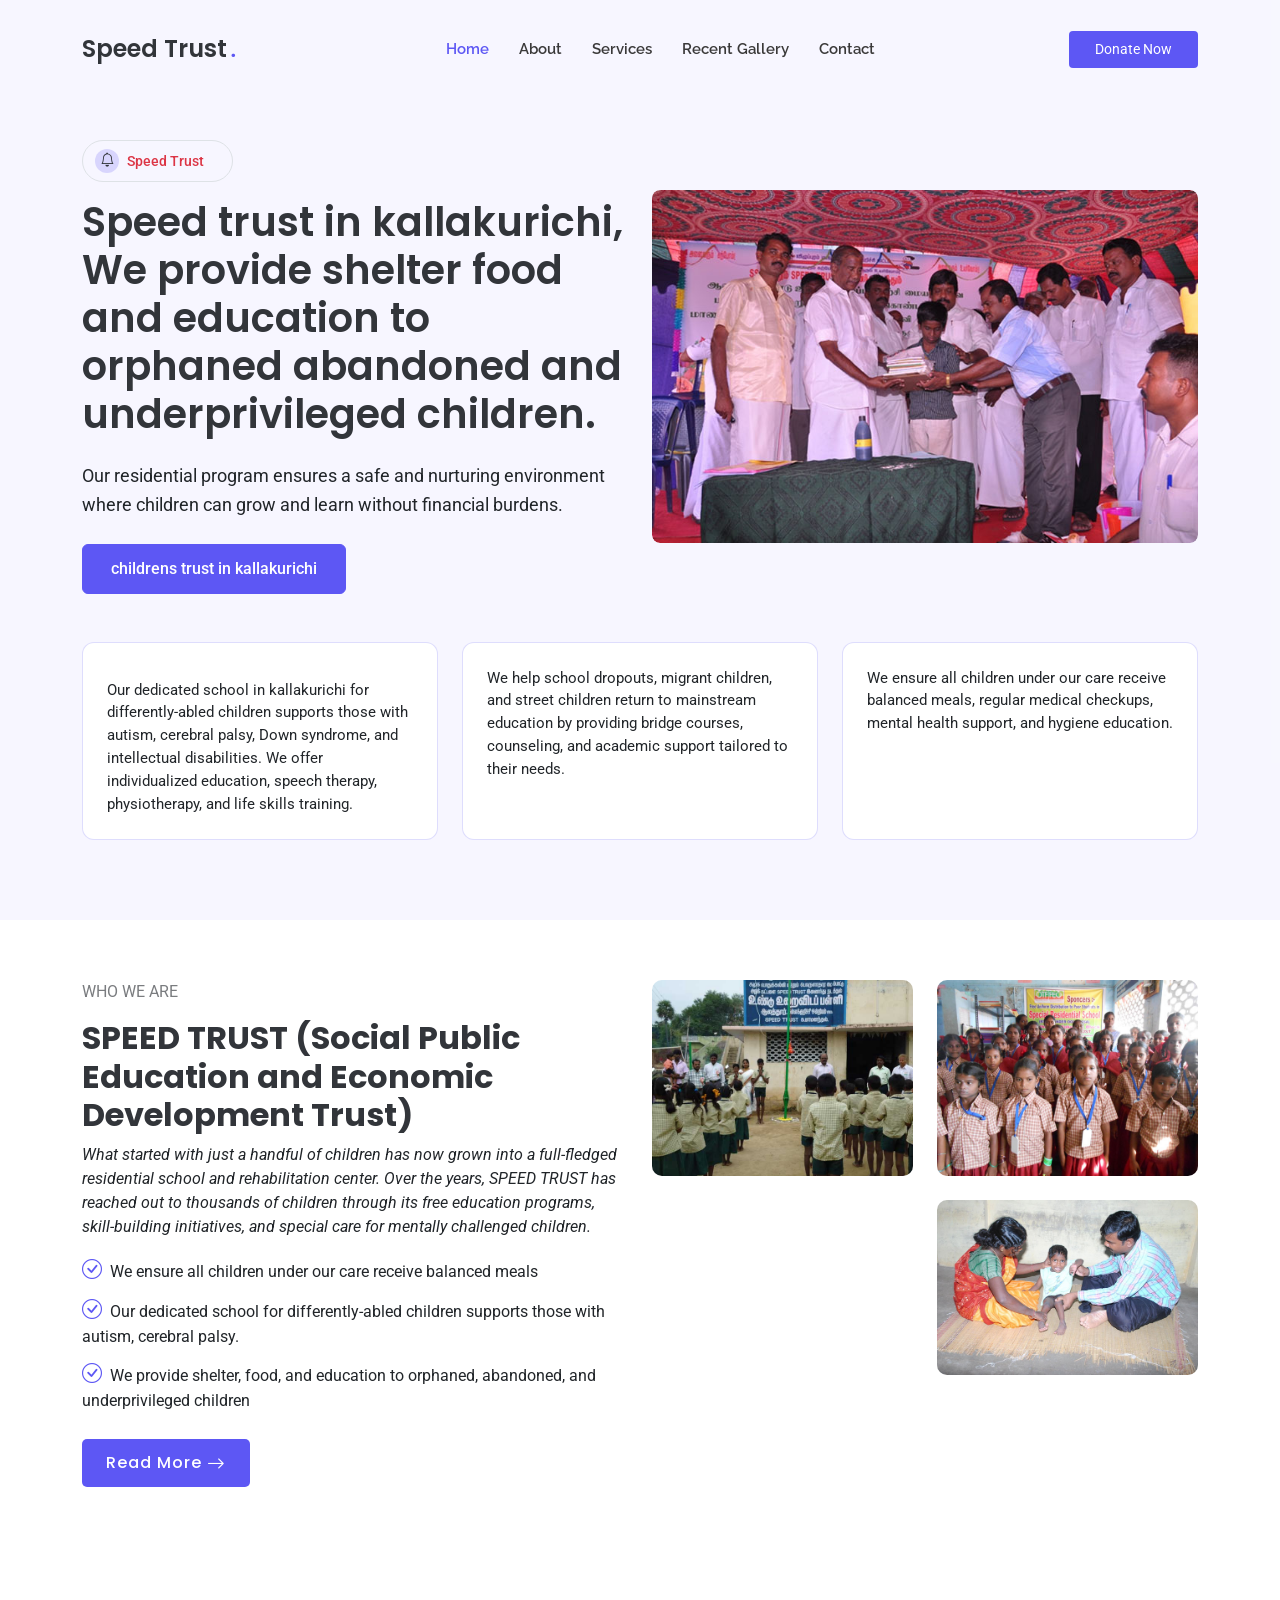
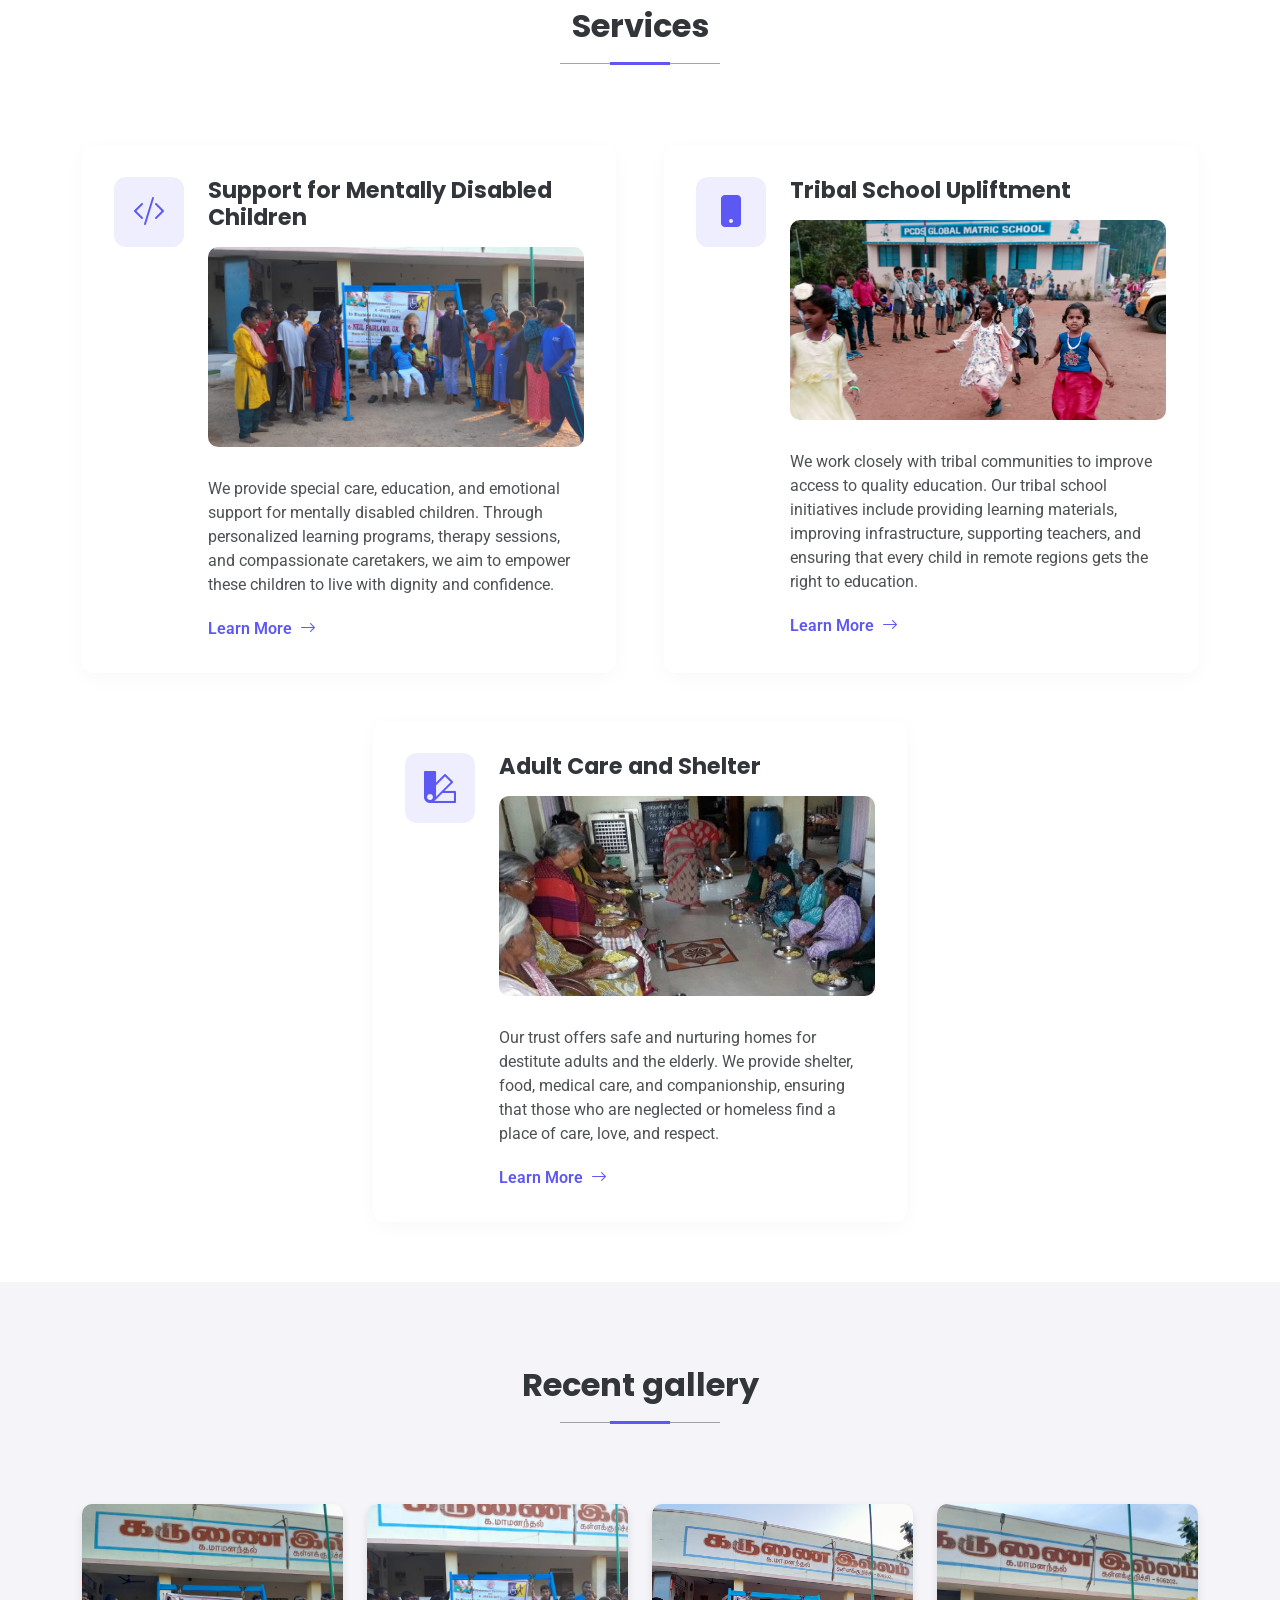
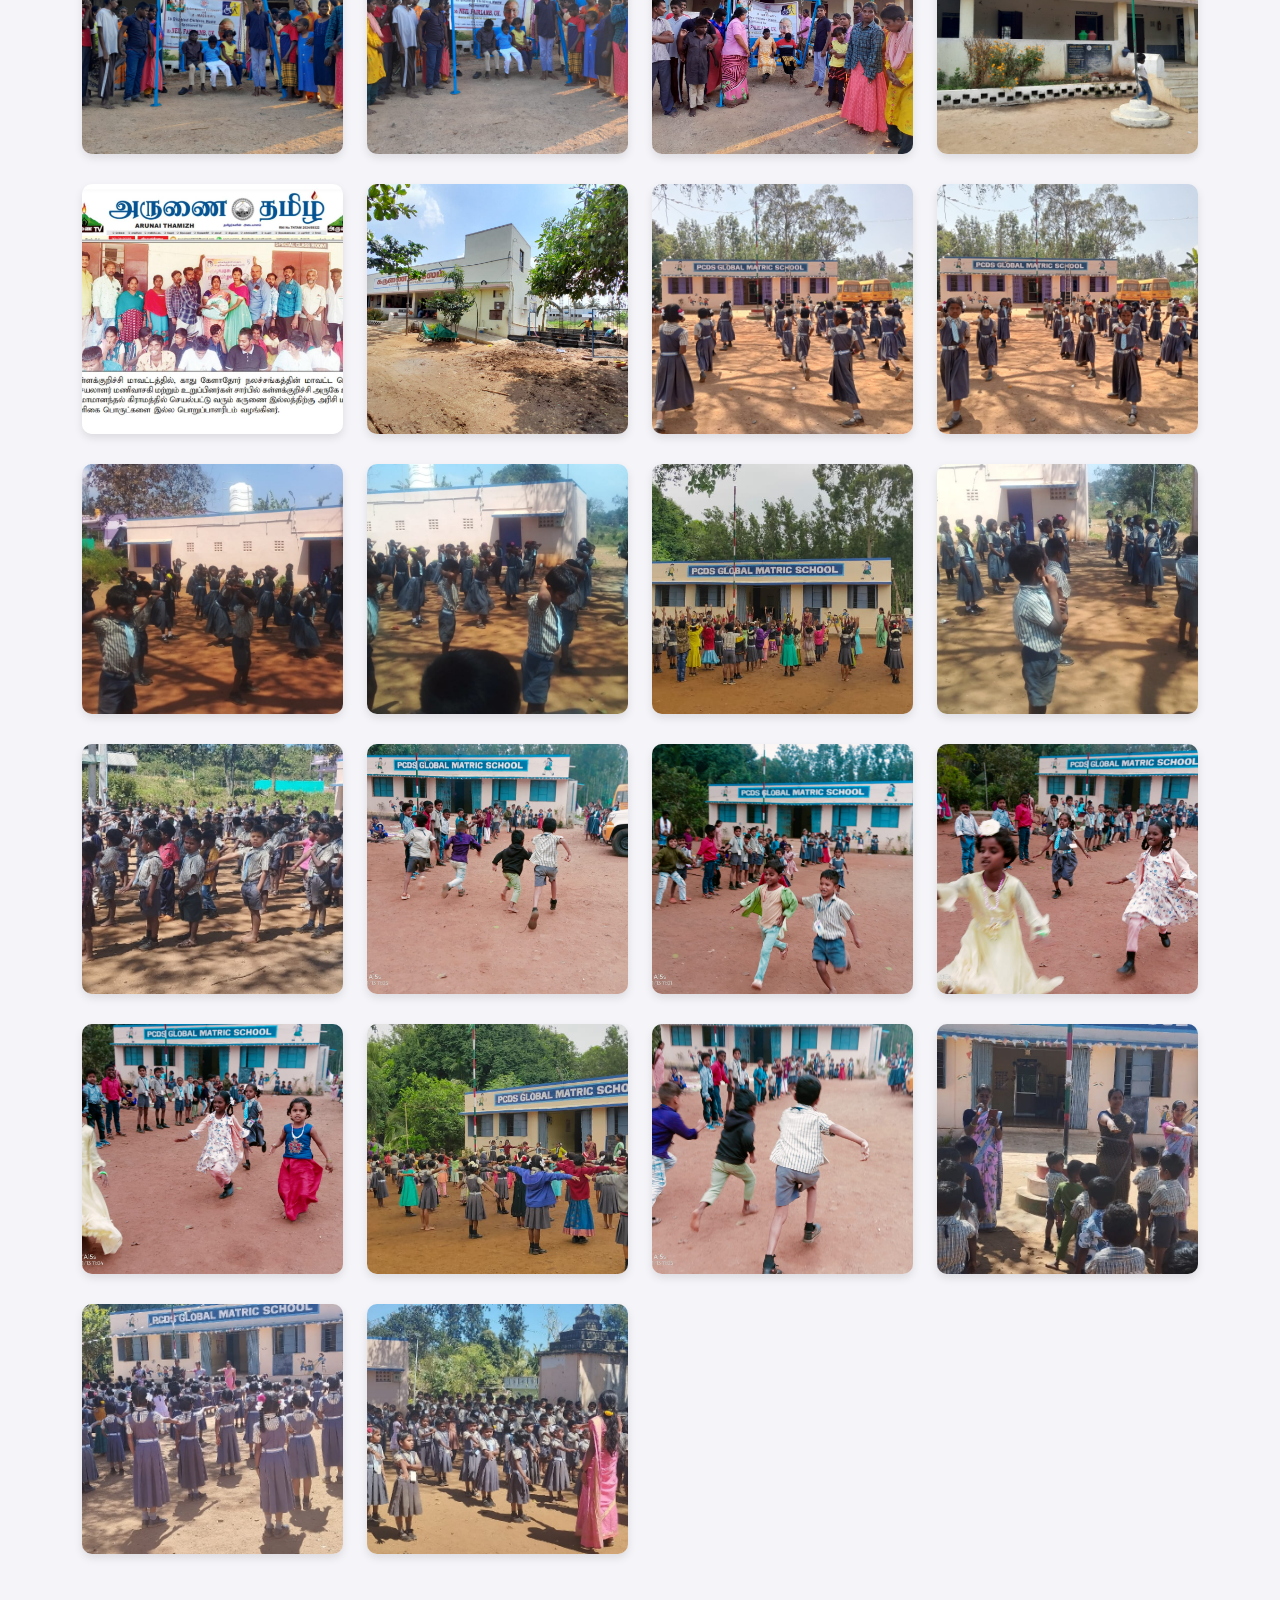
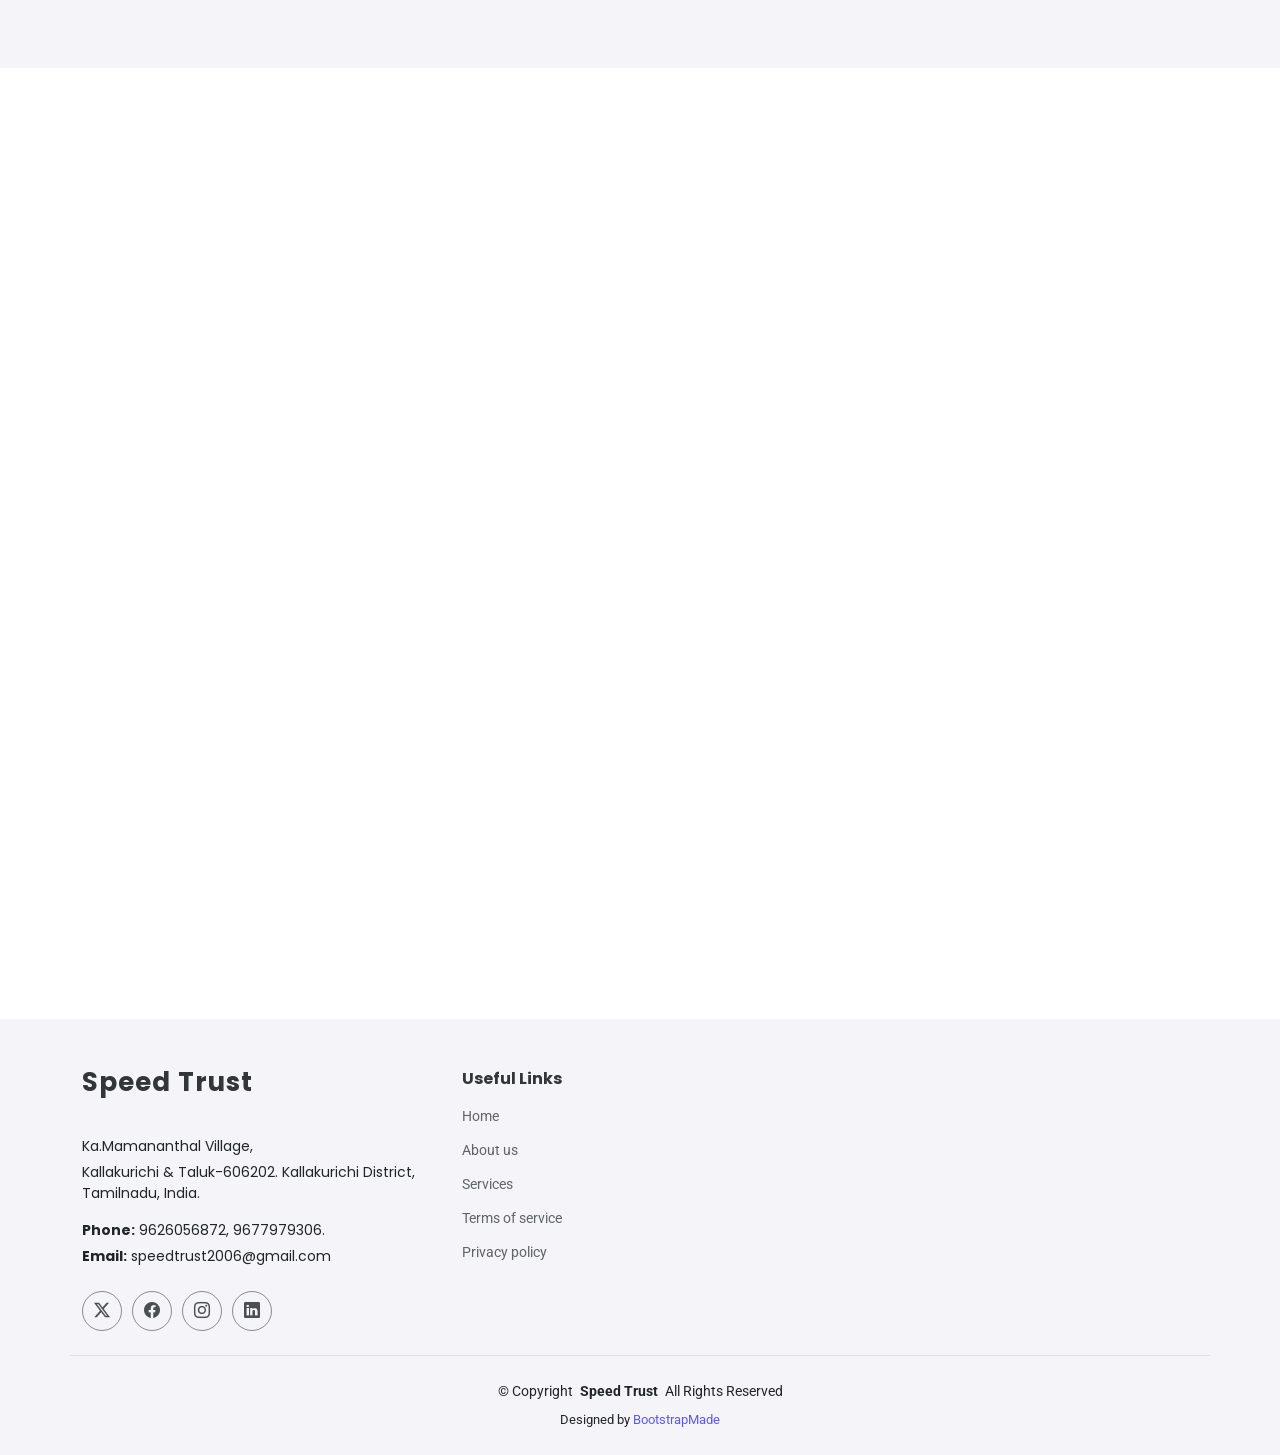
==== commit 60e1e93a: "added seo" ====
--- a/index.html
+++ b/index.html
@@ -4,9 +4,9 @@
 <head>
   <meta charset="utf-8">
   <meta content="width=device-width, initial-scale=1.0" name="viewport">
-  <title>Speed Trust</title>
-  <meta name="description" content="">
-  <meta name="keywords" content="">
+  <title>Speed Trust in kallakurichi - chidren trust in kallakurichi</title>
+  <meta name="description" content="Children trust in kallakurichi, we provide shelter food and education for mentally disabled child">
+  <meta name="keywords" content="speed trust in kallakurichi,childrens home in kallakurichi,tribal school in kallakurichi,trust in kallakurichi">
 
   <!-- Favicons -->
   <link href="assets/img/favicon.png" rel="icon">
@@ -36,7 +36,7 @@
   ======================================================== -->
 </head>
 
-<body class="index-page">
+<body class="index-page speed trust kallakurichi">
 
   <header id="header" class="header d-flex align-items-center fixed-top">
     <div class="container position-relative d-flex align-items-center justify-content-between">
@@ -98,12 +98,12 @@
               </div>
             </div>
 
-            <h1 class="hero-title mb-4">We provide shelter, food, and education to orphaned, abandoned, and underprivileged children.</h1>
+            <h1 class="hero-title mb-4">Speed trust in kallakurichi, <br> We provide shelter food and education to orphaned abandoned and underprivileged children.</h1>
 
             <p class="hero-description mb-4">Our residential program ensures a safe and nurturing environment where children can grow and learn without financial burdens.</p>
 
             <div class="cta-wrapper">
-              <a href="#" class="btn btn-primary">Discover More</a>
+              <a href="#" class="btn btn-primary">childrens trust in kallakurichi</a>
             </div>
           </div>
 
@@ -120,7 +120,7 @@
              
               <div class="feature-content">
                 <h3 class="feature-title"></h3>
-                <p class="feature-text">Our dedicated school for differently-abled children supports those with autism, cerebral palsy, Down syndrome, and intellectual disabilities. We offer individualized education, speech therapy, physiotherapy, and life skills training.</p>
+                <p class="feature-text">Our dedicated school in kallakurichi for differently-abled children supports those with autism, cerebral palsy, Down syndrome, and intellectual disabilities. We offer individualized education, speech therapy, physiotherapy, and life skills training.</p>
               </div>
             </div>
           </div>
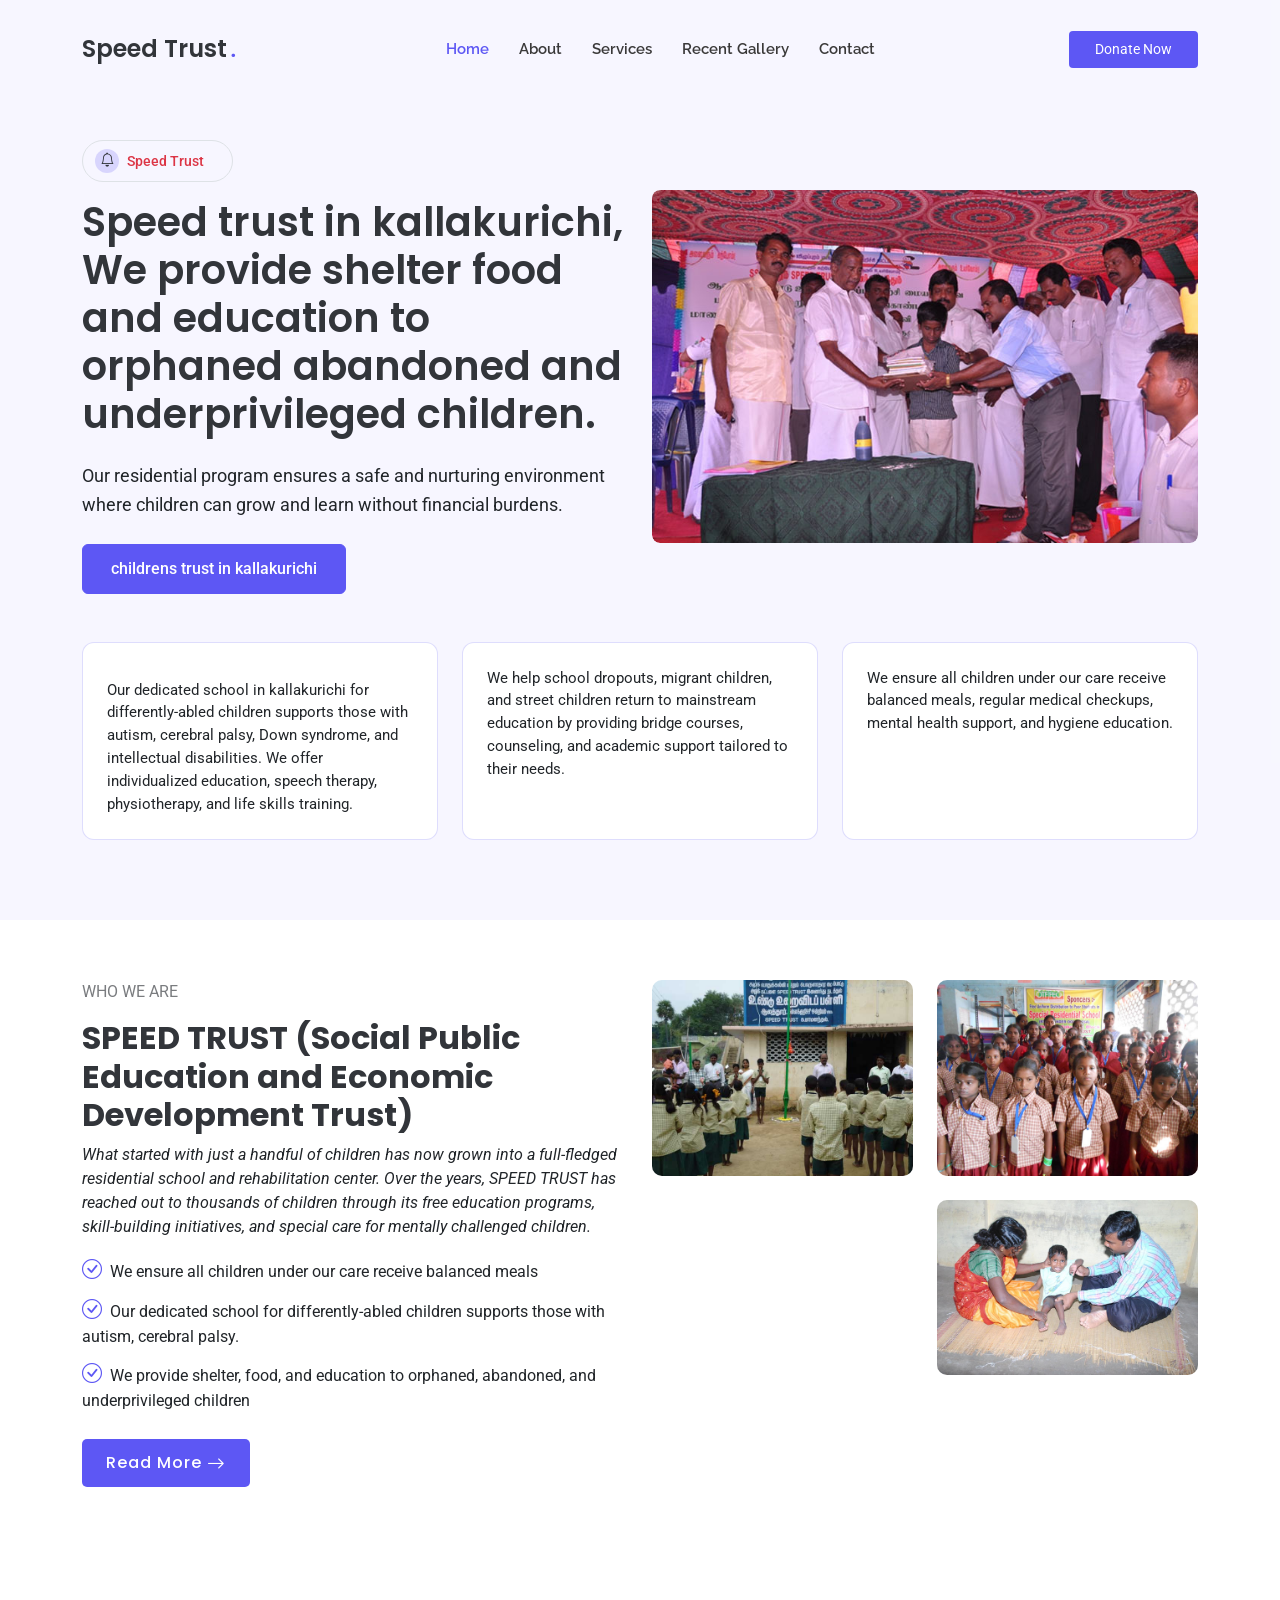
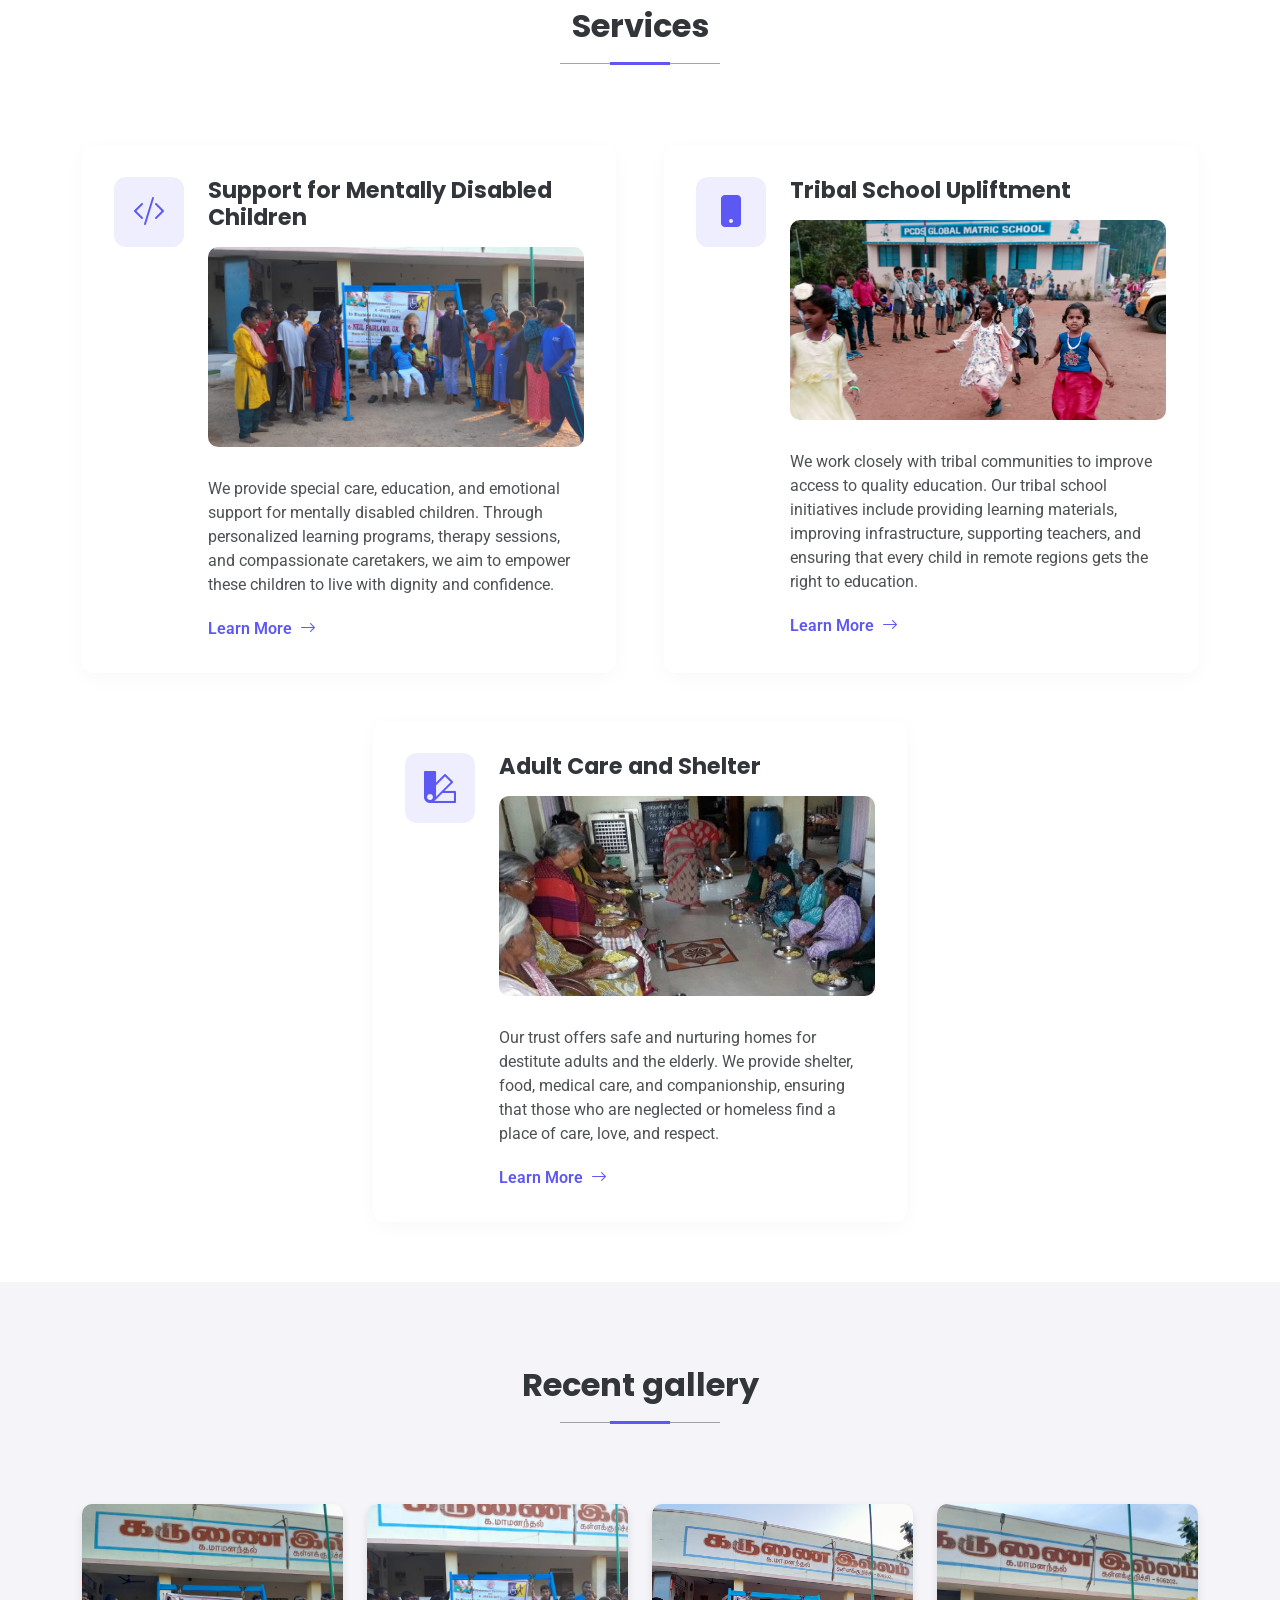
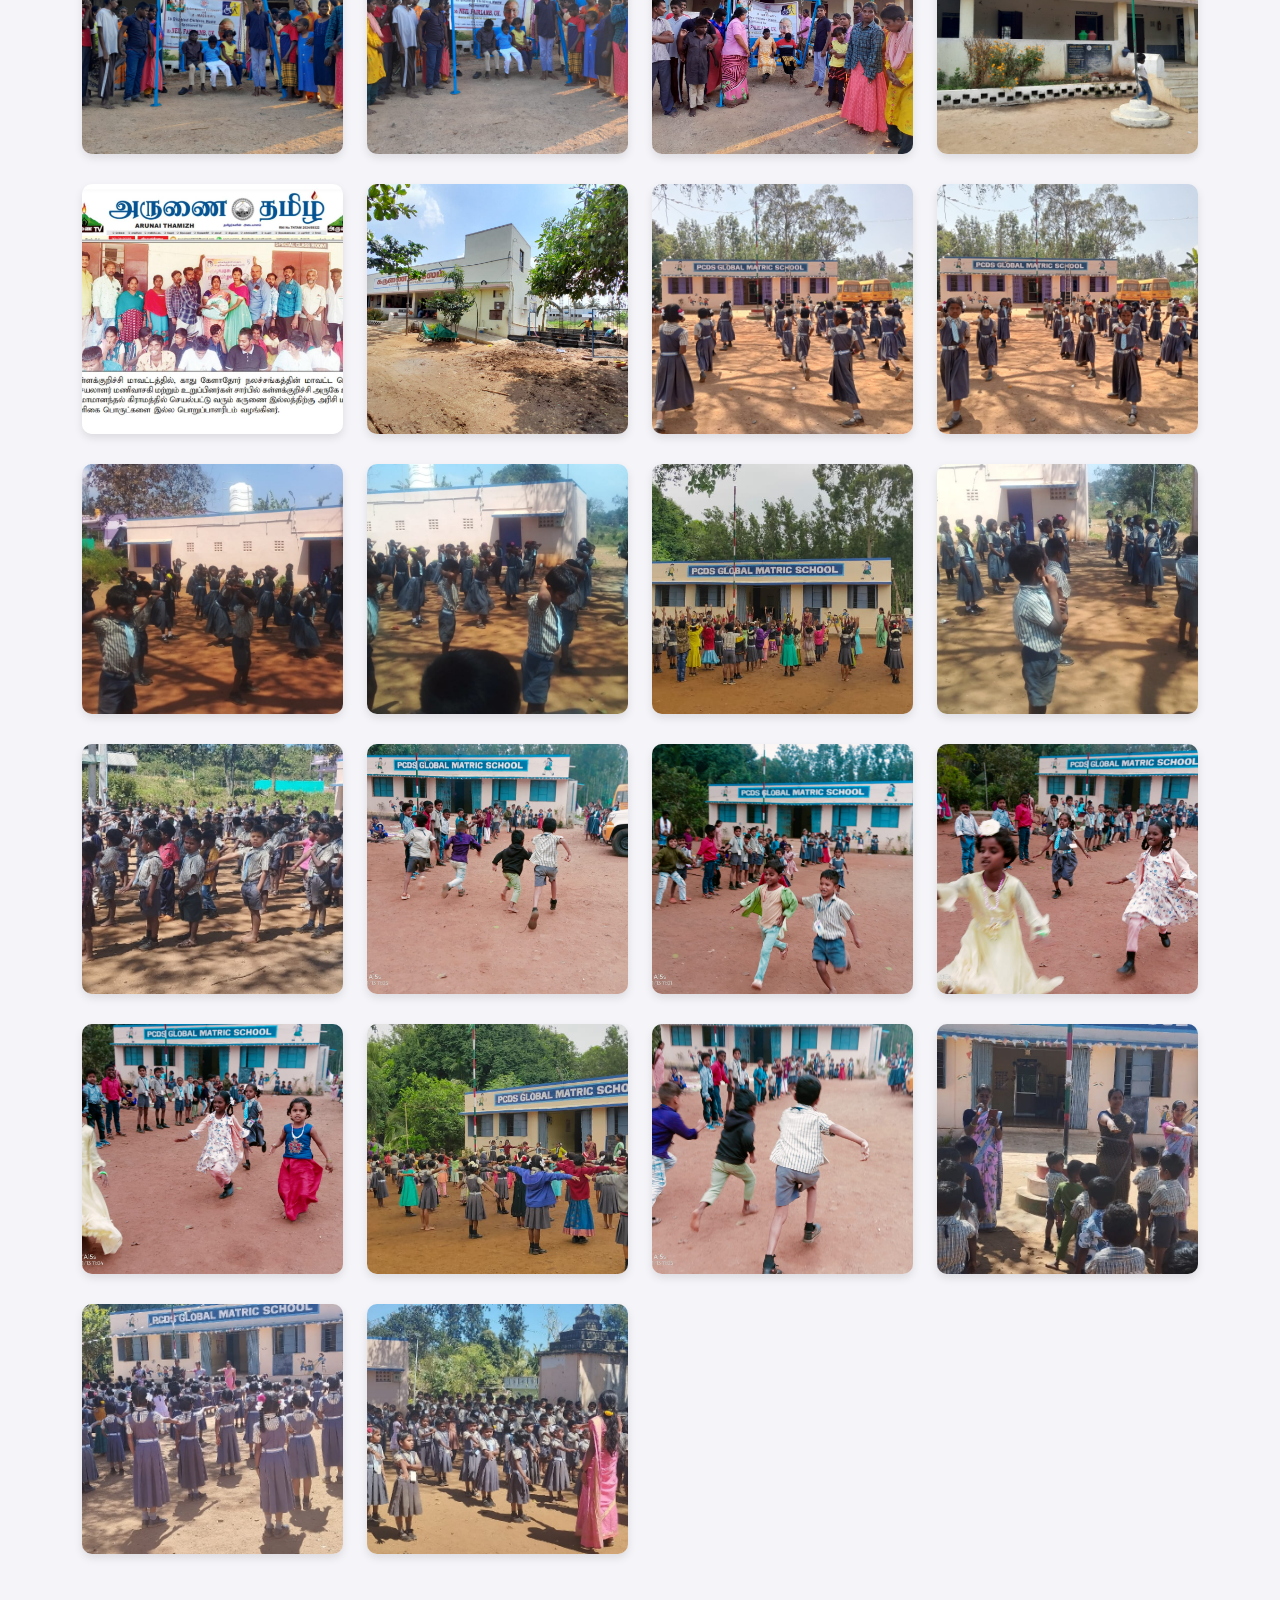
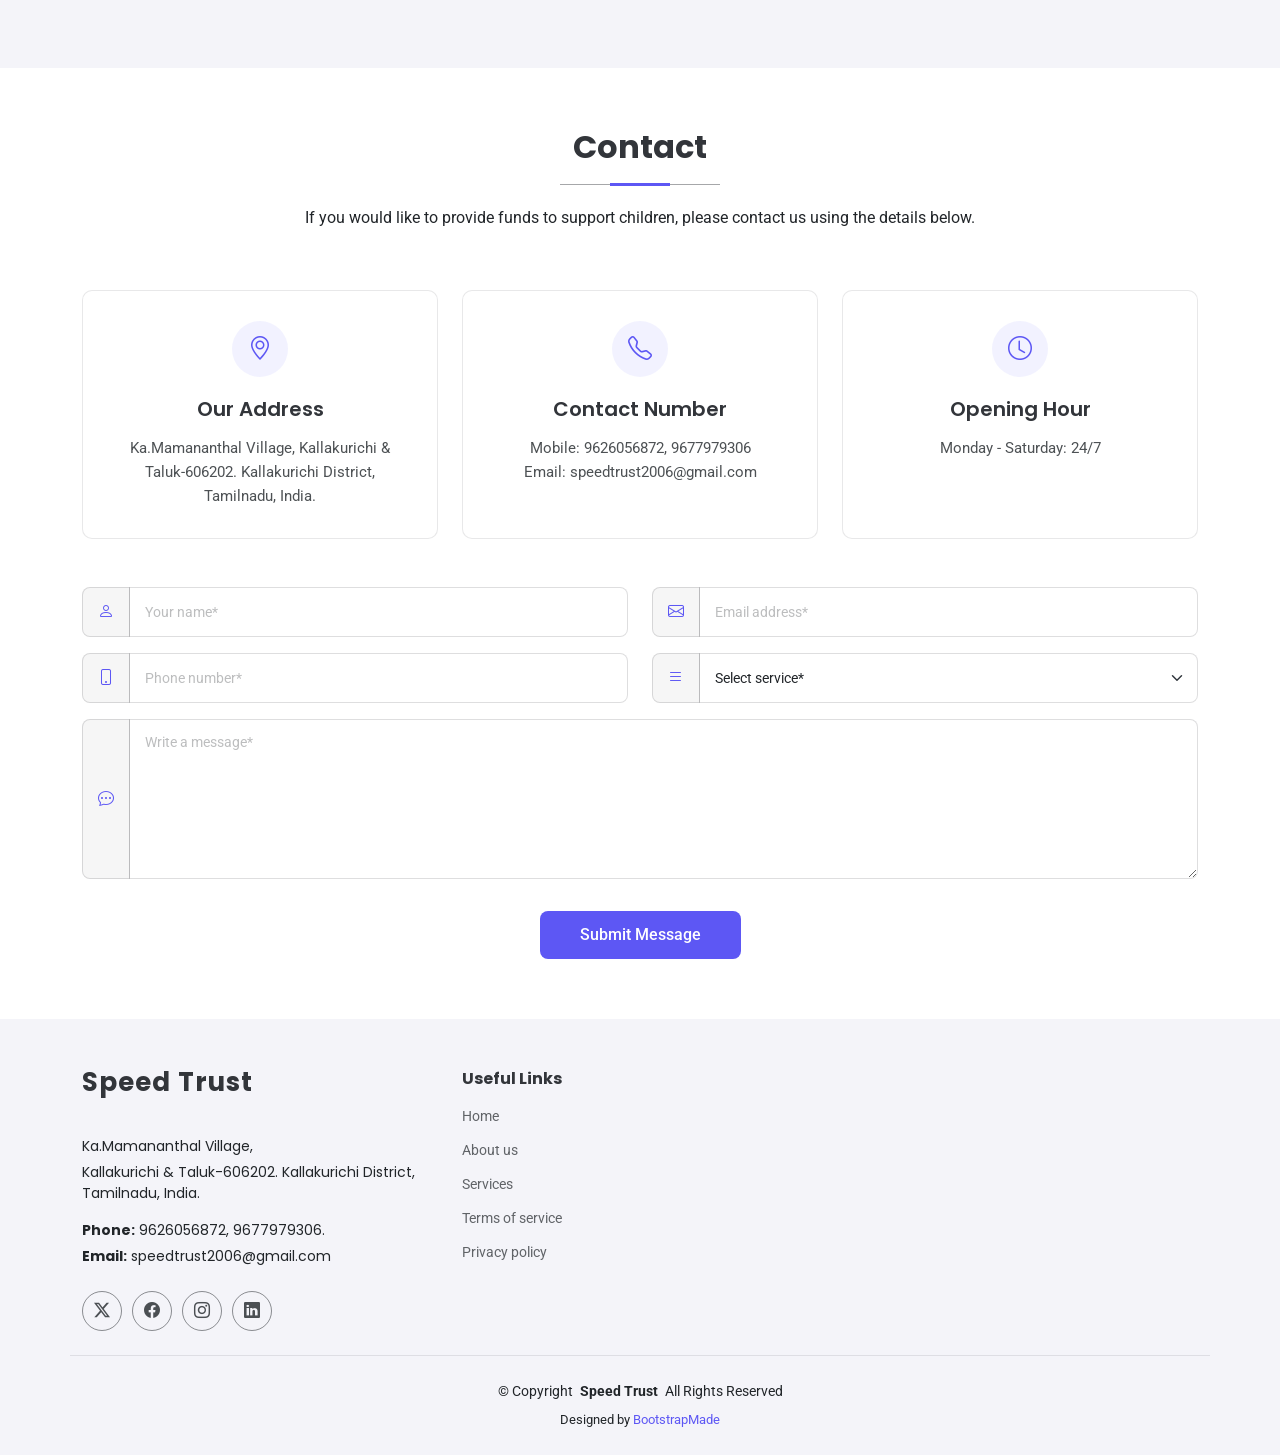
==== commit 72b2f418: "google site verification" ====
--- a/index.html
+++ b/index.html
@@ -4,6 +4,7 @@
 <head>
   <meta charset="utf-8">
   <meta content="width=device-width, initial-scale=1.0" name="viewport">
+  <meta name="google-site-verification" content="dcDd5jofpj_YGEmzx1WwHC_lmPEjz2TJA7-fEEvXQxM" />
   <title>Speed Trust in kallakurichi - chidren trust in kallakurichi</title>
   <meta name="description" content="Children trust in kallakurichi, we provide shelter food and education for mentally disabled child">
   <meta name="keywords" content="speed trust in kallakurichi,childrens home in kallakurichi,tribal school in kallakurichi,trust in kallakurichi">
